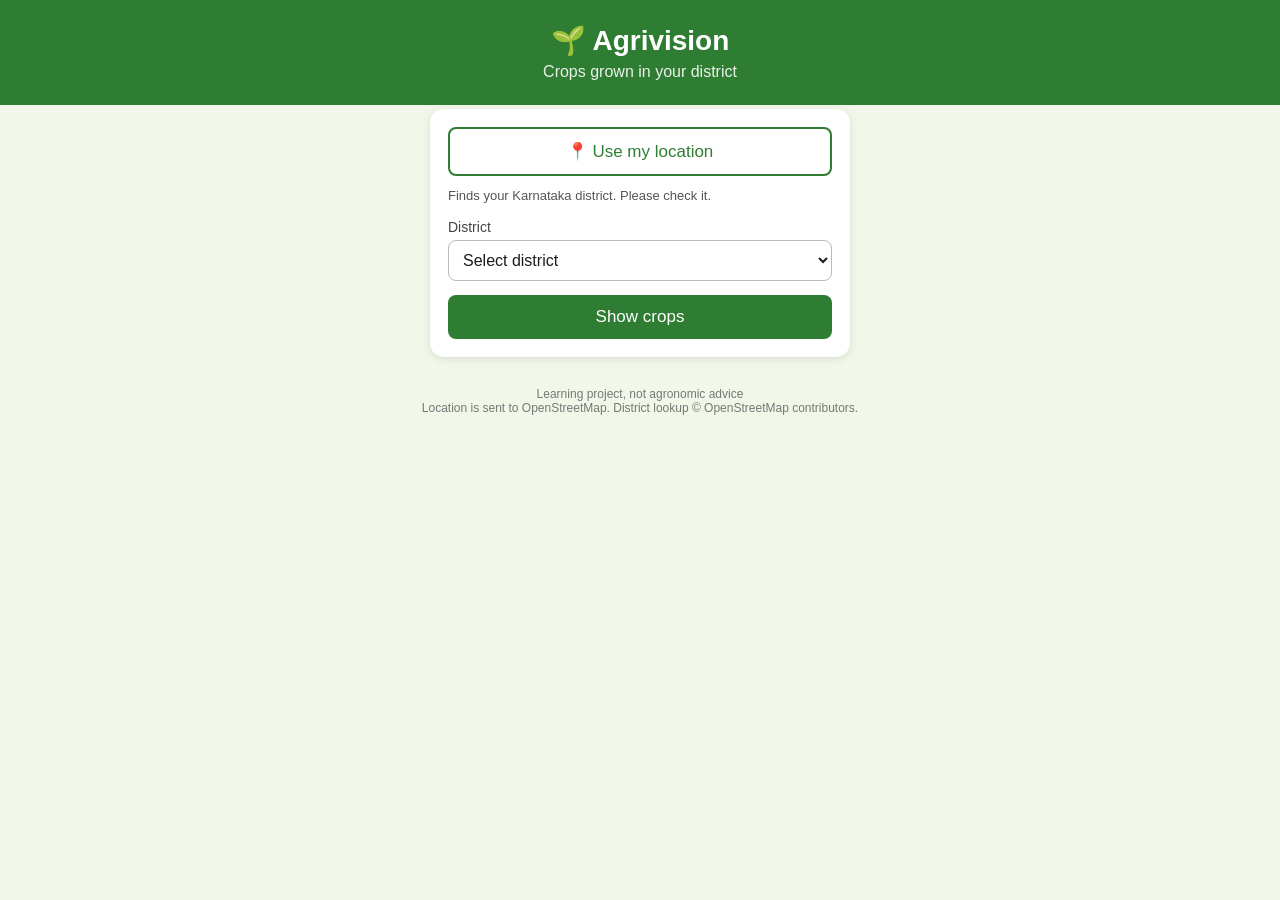
==== index.html @ f4ed3a24 "Update index.html" ====
<!DOCTYPE html>
<html><head><meta charset="utf-8">
<meta name="viewport" content="width=device-width,initial-scale=1">
<title>Agrivision</title>
<style>
body{margin:0;font-family:sans-serif;background:#f1f8e9;color:#1b1b1b}
header{background:#2e7d32;color:#fff;padding:24px 16px;text-align:center}
header h1{margin:0;font-size:28px}
header p{margin:6px 0 0;opacity:.9}
main{max-width:420px;margin:-12px auto 30px;padding:0 16px}
.card{background:#fff;border-radius:14px;padding:18px;margin-top:16px;box-shadow:0 2px 8px rgba(0,0,0,.1)}
label{font-size:14px;color:#444}
select{width:100%;padding:10px;margin:4px 0 14px;box-sizing:border-box;border:1px solid #bbb;border-radius:8px;font-size:16px;background:#fff;color:#1b1b1b}
button{width:100%;padding:12px;background:#2e7d32;color:#fff;border:0;border-radius:8px;font-size:17px}
button.loc{background:#fff;color:#2e7d32;border:2px solid #2e7d32;margin-bottom:6px}
#msg{font-size:13px;color:#555;margin:6px 0 14px;min-height:16px}
.alt{margin-top:8px;color:#555;line-height:1.6}
footer{text-align:center;font-size:12px;color:#777;padding:0 12px 20px}
</style></head><body>
<header><h1>🌱 Agrivision</h1><p>Crops grown in your district</p></header>
<main>
<div class="card">
<button class="loc" onclick="loc()">📍 Use my location</button>
<div id="msg">Finds your Karnataka district. Please check it.</div>
<label>District</label>
<select id="district" onchange="show()"><option value="">Select district</option></select>
<button onclick="show()">Show crops</button>
</div>
<div class="card" id="out" style="display:none"></div>
</main>
<footer>Learning project, not agronomic advice<br>
Location is sent to OpenStreetMap. District lookup © OpenStreetMap contributors.</footer>
<script>
const $=id=>document.getElementById(id);
const E={rice:'🌾',maize:'🌽',chickpea:'🫛','pigeon pea':'🫛','green gram':'🫛',pomegranate:'🍎',banana:'🍌',mango:'🥭',grapes:'🍇',orange:'🍊',coconut:'🥥',cotton:'☁️',coffee:'☕'};

// Not official rankings. Only Hassan and Chikkamagaluru were checked against sources.
const DISTRICTS={
'Bagalkote':'jowar,maize,wheat,sugarcane,pigeon pea,chickpea',
'Ballari':'rice,cotton,jowar,maize,chilli',
'Belagavi':'sugarcane,maize,jowar,soybean,rice',
'Bengaluru North':'ragi,maize,grapes,vegetables,mulberry',
'Bengaluru South':'ragi,mulberry,mango,coconut,banana',
'Bengaluru Urban':'ragi,vegetables,mango,grapes',
'Bidar':'soybean,pigeon pea,chickpea,jowar,sugarcane',
'Chamarajanagar':'maize,sugarcane,turmeric,banana,ragi',
'Chikkaballapura':'ragi,maize,grapes,mulberry,vegetables',
'Chikkamagaluru':'coffee,arecanut,black pepper,rice,coconut,cardamom,tea',
'Chitradurga':'maize,groundnut,ragi,onion,coconut,arecanut',
'Dakshina Kannada':'arecanut,coconut,rice,black pepper,cashew,rubber',
'Davanagere':'maize,rice,arecanut,cotton',
'Dharwad':'cotton,maize,soybean,wheat,chilli,chickpea',
'Gadag':'maize,green gram,onion,sunflower,chickpea,jowar',
'Hassan':'ragi,coconut,potato,rice,sugarcane,maize,coffee,black pepper',
'Haveri':'maize,cotton,rice,chilli,groundnut',
'Kalaburagi':'pigeon pea,jowar,chickpea,cotton,sugarcane',
'Kodagu':'coffee,black pepper,rice,cardamom,orange',
'Kolar':'ragi,tomato,mango,mulberry,vegetables',
'Koppal':'rice,maize,pearl millet,pomegranate,chickpea',
'Mandya':'sugarcane,rice,ragi,coconut,mulberry',
'Mysuru':'rice,ragi,sugarcane,tobacco,cotton,maize',
'Raichur':'rice,cotton,pigeon pea,jowar,chickpea',
'Shivamogga':'arecanut,rice,maize,black pepper,ginger',
'Tumakuru':'coconut,arecanut,ragi,groundnut,mango',
'Udupi':'rice,coconut,arecanut,cashew,black pepper',
'Uttara Kannada':'arecanut,rice,coconut,black pepper,banana',
'Vijayanagara':'maize,rice,jowar,cotton,sugarcane',
'Vijayapura':'jowar,pigeon pea,chickpea,grapes,sugarcane,pomegranate',
'Yadgir':'rice,cotton,pigeon pea,jowar,groundnut'
};
// Old or alternative spellings
const OTHER_NAMES={bagalkot:'Bagalkote',bellary:'Ballari',belgaum:'Belagavi',bangalore:'Bengaluru Urban','bangalore urban':'Bengaluru Urban',bengaluru:'Bengaluru Urban','bangalore rural':'Bengaluru North','bengaluru rural':'Bengaluru North',ramanagara:'Bengaluru South',ramanagaram:'Bengaluru South',chamrajanagar:'Chamarajanagar',chamarajanagara:'Chamarajanagar',chikkaballapur:'Chikkaballapura',chikballapur:'Chikkaballapura',chikmagalur:'Chikkamagaluru',davangere:'Davanagere',dharwada:'Dharwad',gadaga:'Gadag',gulbarga:'Kalaburagi',coorg:'Kodagu',koppala:'Koppal',mysore:'Mysuru',raichuru:'Raichur',shimoga:'Shivamogga',tumkur:'Tumakuru',bijapur:'Vijayapura',yadagiri:'Yadgir'};
const CHECKED=['Hassan','Chikkamagaluru'];

Object.keys(DISTRICTS).forEach(d=>$('district').add(new Option(d,d)));
const cap=s=>s.charAt(0).toUpperCase()+s.slice(1);

function matchDistrict(name){
const n=String(name||'').toLowerCase().replace(/\bdistrict\b/g,'').trim();
return OTHER_NAMES[n]||Object.keys(DISTRICTS).find(d=>d.toLowerCase()===n)||'';
}

function show(){
const o=$('out'),d=$('district').value;
o.style.display='block';
if(!d){o.innerHTML='Please select a district.';return}
const list=DISTRICTS[d].split(',').map(c=>(E[c]||'🌱')+' '+cap(c));
const note=CHECKED.includes(d)?'Checked against online sources; list order is not an official ranking.':'Unverified starter list.';
o.innerHTML='<b>Crops grown in '+d+' district</b><div class="alt">'+list.join('<br>')+'<br><small>'+note+'</small></div>';
}

function loc(){
const m=$('msg');
if(!navigator.geolocation){m.textContent='Location is not supported on this device.';return}
m.textContent='Getting your location…';
navigator.geolocation.getCurrentPosition(async pos=>{
try{
m.textContent='Finding your district…';
const u='https://nominatim.openstreetmap.org/reverse?format=jsonv2&zoom=10&accept-language=en&lat='+pos.coords.latitude+'&lon='+pos.coords.longitude;
const r=await fetch(u);
if(!r.ok)throw 0;
const a=(await r.json()).address||{};
if(a.state!=='Karnataka'){m.textContent='You do not seem to be in Karnataka. Please choose a district.';return}
const d=matchDistrict(a.state_district||a.county);
if(!d){m.textContent='Could not match your district. Please choose it.';return}
$('district').value=d;
m.textContent='Found: '+d+'. Please check it.';
show();
}catch(e){m.textContent='Could not find your district. Please choose it.'}
},()=>{m.textContent='Location blocked or unavailable. Please choose a district.'});
}
</script>
</body></html>
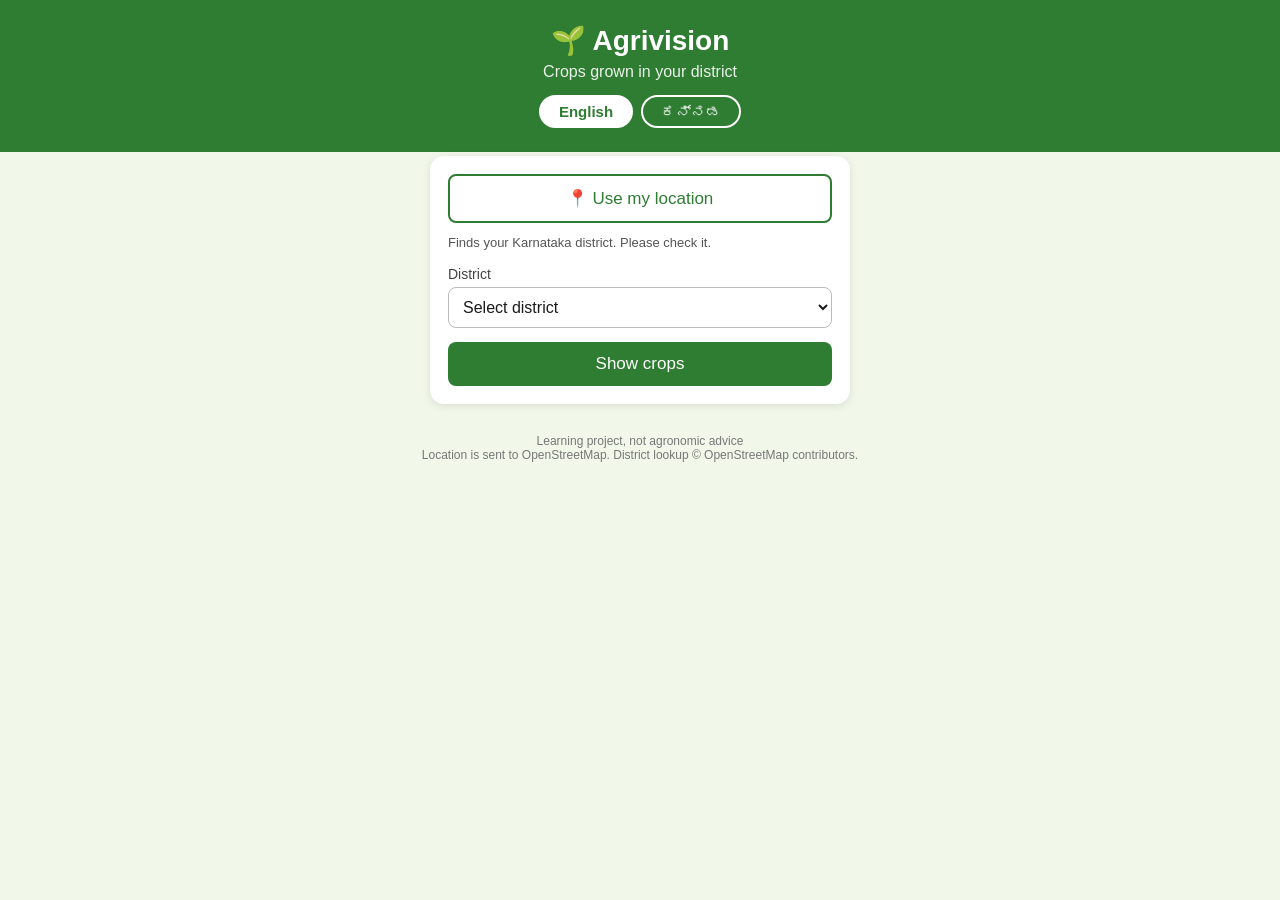
==== commit 93f505e5: "Update index.html" ====
--- a/index.html
+++ b/index.html
@@ -1,5 +1,5 @@
 <!DOCTYPE html>
-<html><head><meta charset="utf-8">
+<html lang="en"><head><meta charset="utf-8">
 <meta name="viewport" content="width=device-width,initial-scale=1">
 <title>Agrivision</title>
 <style>
@@ -7,6 +7,9 @@
 header{background:#2e7d32;color:#fff;padding:24px 16px;text-align:center}
 header h1{margin:0;font-size:28px}
 header p{margin:6px 0 0;opacity:.9}
+.lang{display:flex;gap:8px;justify-content:center;margin-top:14px}
+.lang button{width:auto;padding:6px 18px;font-size:15px;background:transparent;color:#fff;border:2px solid #fff;border-radius:20px}
+.lang button.on{background:#fff;color:#2e7d32;font-weight:bold}
 main{max-width:420px;margin:-12px auto 30px;padding:0 16px}
 .card{background:#fff;border-radius:14px;padding:18px;margin-top:16px;box-shadow:0 2px 8px rgba(0,0,0,.1)}
 label{font-size:14px;color:#444}
@@ -17,22 +20,95 @@
 .alt{margin-top:8px;color:#555;line-height:1.6}
 footer{text-align:center;font-size:12px;color:#777;padding:0 12px 20px}
 </style></head><body>
-<header><h1>🌱 Agrivision</h1><p>Crops grown in your district</p></header>
+<header>
+<h1>🌱 Agrivision</h1>
+<p id="sub"></p>
+<div class="lang">
+<button id="b-en" onclick="setLang('en')">English</button>
+<button id="b-kn" onclick="setLang('kn')">ಕನ್ನಡ</button>
+</div>
+</header>
 <main>
 <div class="card">
-<button class="loc" onclick="loc()">📍 Use my location</button>
-<div id="msg">Finds your Karnataka district. Please check it.</div>
-<label>District</label>
-<select id="district" onchange="show()"><option value="">Select district</option></select>
-<button onclick="show()">Show crops</button>
+<button class="loc" id="locBtn" onclick="loc()"></button>
+<div id="msg"></div>
+<label id="distLabel"></label>
+<select id="district" onchange="show()"></select>
+<button id="showBtn" onclick="show()"></button>
 </div>
 <div class="card" id="out" style="display:none"></div>
 </main>
-<footer>Learning project, not agronomic advice<br>
-Location is sent to OpenStreetMap. District lookup © OpenStreetMap contributors.</footer>
+<footer id="foot"></footer>
 <script>
 const $=id=>document.getElementById(id);
 const E={rice:'🌾',maize:'🌽',chickpea:'🫛','pigeon pea':'🫛','green gram':'🫛',pomegranate:'🍎',banana:'🍌',mango:'🥭',grapes:'🍇',orange:'🍊',coconut:'🥥',cotton:'☁️',coffee:'☕'};
+
+// Page text in both languages
+const T={
+en:{
+sub:'Crops grown in your district',
+locBtn:'📍 Use my location',
+distLabel:'District',
+pick:'Select district',
+showBtn:'Show crops',
+foot:'Learning project, not agronomic advice<br>Location is sent to OpenStreetMap. District lookup © OpenStreetMap contributors.',
+intro:'Finds your Karnataka district. Please check it.',
+noGeo:'Location is not supported on this device.',
+getting:'Getting your location…',
+finding:'Finding your district…',
+notKa:'You do not seem to be in Karnataka. Please choose a district.',
+noMatch:'Could not match your district. Please choose it.',
+found:'Found: ',
+check:'. Please check it.',
+fail:'Could not find your district. Please choose it.',
+blocked:'Location blocked or unavailable. Please choose a district.',
+choose:'Please select a district.',
+title:a=>'Crops grown in '+a+' district',
+checked:'Checked against online sources; list order is not an official ranking.',
+unver:'Unverified starter list.'
+},
+kn:{
+sub:'ನಿಮ್ಮ ಜಿಲ್ಲೆಯಲ್ಲಿ ಬೆಳೆಯುವ ಬೆಳೆಗಳು',
+locBtn:'📍 ನನ್ನ ಸ್ಥಳ ಬಳಸಿ',
+distLabel:'ಜಿಲ್ಲೆ',
+pick:'ಜಿಲ್ಲೆ ಆಯ್ಕೆಮಾಡಿ',
+showBtn:'ಬೆಳೆಗಳನ್ನು ತೋರಿಸಿ',
+foot:'ಇದು ಕಲಿಕೆಯ ಯೋಜನೆ, ಕೃಷಿ ಸಲಹೆಯಲ್ಲ<br>ನಿಮ್ಮ ಸ್ಥಳವನ್ನು OpenStreetMap ಗೆ ಕಳುಹಿಸಲಾಗುತ್ತದೆ. ಜಿಲ್ಲೆ ಹುಡುಕಾಟ © OpenStreetMap ಕೊಡುಗೆದಾರರು.',
+intro:'ನಿಮ್ಮ ಕರ್ನಾಟಕ ಜಿಲ್ಲೆಯನ್ನು ಹುಡುಕುತ್ತದೆ. ದಯವಿಟ್ಟು ಪರಿಶೀಲಿಸಿ.',
+noGeo:'ಈ ಸಾಧನದಲ್ಲಿ ಸ್ಥಳ ಸೌಲಭ್ಯ ಲಭ್ಯವಿಲ್ಲ.',
+getting:'ನಿಮ್ಮ ಸ್ಥಳವನ್ನು ಪಡೆಯಲಾಗುತ್ತಿದೆ…',
+finding:'ನಿಮ್ಮ ಜಿಲ್ಲೆಯನ್ನು ಹುಡುಕಲಾಗುತ್ತಿದೆ…',
+notKa:'ನೀವು ಕರ್ನಾಟಕದಲ್ಲಿ ಇದ್ದಂತೆ ಕಾಣುತ್ತಿಲ್ಲ. ದಯವಿಟ್ಟು ಜಿಲ್ಲೆಯನ್ನು ಆರಿಸಿ.',
+noMatch:'ನಿಮ್ಮ ಜಿಲ್ಲೆಯನ್ನು ಹೊಂದಿಸಲು ಆಗಲಿಲ್ಲ. ದಯವಿಟ್ಟು ಆರಿಸಿ.',
+found:'ಸಿಕ್ಕಿದ ಜಿಲ್ಲೆ: ',
+check:'. ದಯವಿಟ್ಟು ಪರಿಶೀಲಿಸಿ.',
+fail:'ನಿಮ್ಮ ಜಿಲ್ಲೆಯನ್ನು ಹುಡುಕಲು ಆಗಲಿಲ್ಲ. ದಯವಿಟ್ಟು ಆರಿಸಿ.',
+blocked:'ಸ್ಥಳಕ್ಕೆ ಅನುಮತಿ ಇಲ್ಲ ಅಥವಾ ಲಭ್ಯವಿಲ್ಲ. ದಯವಿಟ್ಟು ಜಿಲ್ಲೆಯನ್ನು ಆರಿಸಿ.',
+choose:'ದಯವಿಟ್ಟು ಜಿಲ್ಲೆಯನ್ನು ಆರಿಸಿ.',
+title:a=>a+' ಜಿಲ್ಲೆಯಲ್ಲಿ ಬೆಳೆಯುವ ಬೆಳೆಗಳು',
+checked:'ಆನ್‌ಲೈನ್ ಮೂಲಗಳಿಂದ ಪರಿಶೀಲಿಸಲಾಗಿದೆ; ಪಟ್ಟಿಯ ಕ್ರಮ ಅಧಿಕೃತ ಶ್ರೇಣಿಯಲ್ಲ.',
+unver:'ಪರಿಶೀಲಿಸದ ಆರಂಭಿಕ ಪಟ್ಟಿ.'
+}};
+
+const CROPS_KN={
+'jowar':'ಜೋಳ','maize':'ಮೆಕ್ಕೆಜೋಳ','wheat':'ಗೋಧಿ','sugarcane':'ಕಬ್ಬು','pigeon pea':'ತೊಗರಿ','chickpea':'ಕಡಲೆ',
+'rice':'ಭತ್ತ','cotton':'ಹತ್ತಿ','chilli':'ಮೆಣಸಿನಕಾಯಿ','soybean':'ಸೋಯಾಬೀನ್','ragi':'ರಾಗಿ','grapes':'ದ್ರಾಕ್ಷಿ',
+'vegetables':'ತರಕಾರಿಗಳು','mulberry':'ಹಿಪ್ಪುನೇರಳೆ','mango':'ಮಾವು','coconut':'ತೆಂಗು','banana':'ಬಾಳೆ','turmeric':'ಅರಿಶಿನ',
+'coffee':'ಕಾಫಿ','arecanut':'ಅಡಿಕೆ','black pepper':'ಕರಿಮೆಣಸು','tea':'ಚಹಾ','cardamom':'ಏಲಕ್ಕಿ','groundnut':'ಕಡಲೆಕಾಯಿ',
+'onion':'ಈರುಳ್ಳಿ','cashew':'ಗೋಡಂಬಿ','rubber':'ರಬ್ಬರ್','green gram':'ಹೆಸರುಕಾಳು','sunflower':'ಸೂರ್ಯಕಾಂತಿ',
+'potato':'ಆಲೂಗಡ್ಡೆ','orange':'ಕಿತ್ತಳೆ','tomato':'ಟೊಮೆಟೊ','pearl millet':'ಸಜ್ಜೆ','pomegranate':'ದಾಳಿಂಬೆ',
+'tobacco':'ತಂಬಾಕು','ginger':'ಶುಂಠಿ'
+};
+
+const DISTRICTS_KN={
+'Bagalkote':'ಬಾಗಲಕೋಟೆ','Ballari':'ಬಳ್ಳಾರಿ','Belagavi':'ಬೆಳಗಾವಿ','Bengaluru North':'ಬೆಂಗಳೂರು ಉತ್ತರ',
+'Bengaluru South':'ಬೆಂಗಳೂರು ದಕ್ಷಿಣ','Bengaluru Urban':'ಬೆಂಗಳೂರು ನಗರ','Bidar':'ಬೀದರ್','Chamarajanagar':'ಚಾಮರಾಜನಗರ',
+'Chikkaballapura':'ಚಿಕ್ಕಬಳ್ಳಾಪುರ','Chikkamagaluru':'ಚಿಕ್ಕಮಗಳೂರು','Chitradurga':'ಚಿತ್ರದುರ್ಗ','Dakshina Kannada':'ದಕ್ಷಿಣ ಕನ್ನಡ',
+'Davanagere':'ದಾವಣಗೆರೆ','Dharwad':'ಧಾರವಾಡ','Gadag':'ಗದಗ','Hassan':'ಹಾಸನ','Haveri':'ಹಾವೇರಿ','Kalaburagi':'ಕಲಬುರಗಿ',
+'Kodagu':'ಕೊಡಗು','Kolar':'ಕೋಲಾರ','Koppal':'ಕೊಪ್ಪಳ','Mandya':'ಮಂಡ್ಯ','Mysuru':'ಮೈಸೂರು','Raichur':'ರಾಯಚೂರು',
+'Shivamogga':'ಶಿವಮೊಗ್ಗ','Tumakuru':'ತುಮಕೂರು','Udupi':'ಉಡುಪಿ','Uttara Kannada':'ಉತ್ತರ ಕನ್ನಡ',
+'Vijayanagara':'ವಿಜಯನಗರ','Vijayapura':'ವಿಜಯಪುರ','Yadgir':'ಯಾದಗಿರಿ'
+};
 
 // Not official rankings. Only Hassan and Chikkamagaluru were checked against sources.
 const DISTRICTS={
@@ -72,8 +148,43 @@
 const OTHER_NAMES={bagalkot:'Bagalkote',bellary:'Ballari',belgaum:'Belagavi',bangalore:'Bengaluru Urban','bangalore urban':'Bengaluru Urban',bengaluru:'Bengaluru Urban','bangalore rural':'Bengaluru North','bengaluru rural':'Bengaluru North',ramanagara:'Bengaluru South',ramanagaram:'Bengaluru South',chamrajanagar:'Chamarajanagar',chamarajanagara:'Chamarajanagar',chikkaballapur:'Chikkaballapura',chikballapur:'Chikkaballapura',chikmagalur:'Chikkamagaluru',davangere:'Davanagere',dharwada:'Dharwad',gadaga:'Gadag',gulbarga:'Kalaburagi',coorg:'Kodagu',koppala:'Koppal',mysore:'Mysuru',raichuru:'Raichur',shimoga:'Shivamogga',tumkur:'Tumakuru',bijapur:'Vijayapura',yadagiri:'Yadgir'};
 const CHECKED=['Hassan','Chikkamagaluru'];
 
-Object.keys(DISTRICTS).forEach(d=>$('district').add(new Option(d,d)));
+let lang='en';
+try{lang=localStorage.getItem('lang')==='kn'?'kn':'en'}catch(e){}
+let msgKey='intro',msgArg='',outOpen=false;
+
 const cap=s=>s.charAt(0).toUpperCase()+s.slice(1);
+const t=k=>T[lang][k];
+const cropName=c=>lang==='kn'?(CROPS_KN[c]||cap(c)):cap(c);
+const distName=d=>lang==='kn'?(DISTRICTS_KN[d]||d):d;
+
+function setMsg(k,arg){msgKey=k;msgArg=arg||'';renderMsg()}
+function renderMsg(){
+$('msg').textContent=msgKey==='found'?t('found')+distName(msgArg)+t('check'):t(msgKey);
+}
+
+function buildSelect(){
+const s=$('district'),cur=s.value;
+s.innerHTML='';
+s.add(new Option(t('pick'),''));
+Object.keys(DISTRICTS).forEach(d=>s.add(new Option(distName(d),d)));
+s.value=cur;
+}
+
+function setLang(l){
+lang=l;
+try{localStorage.setItem('lang',l)}catch(e){}
+document.documentElement.lang=l;
+$('b-en').className=l==='en'?'on':'';
+$('b-kn').className=l==='kn'?'on':'';
+$('sub').textContent=t('sub');
+$('locBtn').textContent=t('locBtn');
+$('distLabel').textContent=t('distLabel');
+$('showBtn').textContent=t('showBtn');
+$('foot').innerHTML=t('foot');
+buildSelect();
+renderMsg();
+if(outOpen)show();
+}
 
 function matchDistrict(name){
 const n=String(name||'').toLowerCase().replace(/\bdistrict\b/g,'').trim();
@@ -82,32 +193,33 @@
 
 function show(){
 const o=$('out'),d=$('district').value;
-o.style.display='block';
-if(!d){o.innerHTML='Please select a district.';return}
-const list=DISTRICTS[d].split(',').map(c=>(E[c]||'🌱')+' '+cap(c));
-const note=CHECKED.includes(d)?'Checked against online sources; list order is not an official ranking.':'Unverified starter list.';
-o.innerHTML='<b>Crops grown in '+d+' district</b><div class="alt">'+list.join('<br>')+'<br><small>'+note+'</small></div>';
+o.style.display='block';outOpen=true;
+if(!d){o.innerHTML=t('choose');return}
+const list=DISTRICTS[d].split(',').map(c=>(E[c]||'🌱')+' '+cropName(c));
+const note=CHECKED.includes(d)?t('checked'):t('unver');
+o.innerHTML='<b>'+T[lang].title(distName(d))+'</b><div class="alt">'+list.join('<br>')+'<br><small>'+note+'</small></div>';
 }
 
 function loc(){
-const m=$('msg');
-if(!navigator.geolocation){m.textContent='Location is not supported on this device.';return}
-m.textContent='Getting your location…';
+if(!navigator.geolocation){setMsg('noGeo');return}
+setMsg('getting');
 navigator.geolocation.getCurrentPosition(async pos=>{
 try{
-m.textContent='Finding your district…';
+setMsg('finding');
 const u='https://nominatim.openstreetmap.org/reverse?format=jsonv2&zoom=10&accept-language=en&lat='+pos.coords.latitude+'&lon='+pos.coords.longitude;
 const r=await fetch(u);
 if(!r.ok)throw 0;
 const a=(await r.json()).address||{};
-if(a.state!=='Karnataka'){m.textContent='You do not seem to be in Karnataka. Please choose a district.';return}
+if(a.state!=='Karnataka'){setMsg('notKa');return}
 const d=matchDistrict(a.state_district||a.county);
-if(!d){m.textContent='Could not match your district. Please choose it.';return}
+if(!d){setMsg('noMatch');return}
 $('district').value=d;
-m.textContent='Found: '+d+'. Please check it.';
+setMsg('found',d);
 show();
-}catch(e){m.textContent='Could not find your district. Please choose it.'}
-},()=>{m.textContent='Location blocked or unavailable. Please choose a district.'});
-}
+}catch(e){setMsg('fail')}
+},()=>setMsg('blocked'));
+}
+
+setLang(lang);
 </script>
 </body></html>
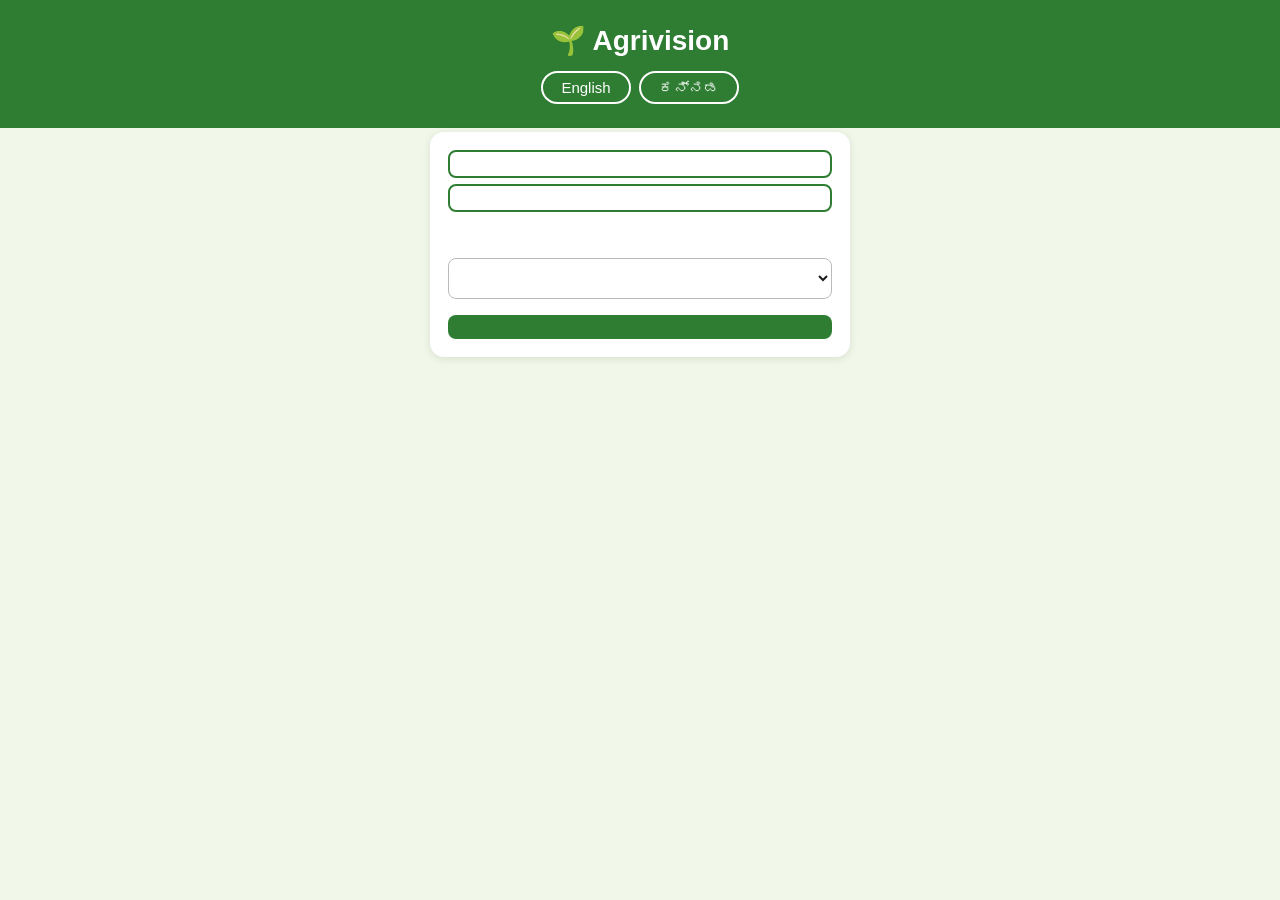
==== commit c8ac8ae2: "Update index.html" ====
--- a/index.html
+++ b/index.html
@@ -16,8 +16,15 @@
 select{width:100%;padding:10px;margin:4px 0 14px;box-sizing:border-box;border:1px solid #bbb;border-radius:8px;font-size:16px;background:#fff;color:#1b1b1b}
 button{width:100%;padding:12px;background:#2e7d32;color:#fff;border:0;border-radius:8px;font-size:17px}
 button.loc{background:#fff;color:#2e7d32;border:2px solid #2e7d32;margin-bottom:6px}
+button.sm{width:auto;padding:5px 14px;font-size:14px;margin-top:6px;background:#fff;color:#2e7d32;border:2px solid #2e7d32}
+.row{display:flex;gap:8px;margin-bottom:8px}
+.row button{flex:1;padding:8px;font-size:15px;margin:0}
 #msg{font-size:13px;color:#555;margin:6px 0 14px;min-height:16px}
 .alt{margin-top:8px;color:#555;line-height:1.6}
+details{border-bottom:1px solid #eee;padding:8px 0}
+summary{font-size:17px;color:#1b1b1b}
+.info{font-size:14px;color:#444;line-height:1.8;padding:6px 0 4px 8px}
+.info b{color:#2e7d32}
 footer{text-align:center;font-size:12px;color:#777;padding:0 12px 20px}
 </style></head><body>
 <header>
@@ -31,6 +38,7 @@
 <main>
 <div class="card">
 <button class="loc" id="locBtn" onclick="loc()"></button>
+<button class="loc" id="micBtn" onclick="listen()"></button>
 <div id="msg"></div>
 <label id="distLabel"></label>
 <select id="district" onchange="show()"></select>
@@ -48,11 +56,12 @@
 en:{
 sub:'Crops grown in your district',
 locBtn:'📍 Use my location',
+micBtn:'🎤 Speak',
 distLabel:'District',
 pick:'Select district',
 showBtn:'Show crops',
-foot:'Learning project, not agronomic advice<br>Location is sent to OpenStreetMap. District lookup © OpenStreetMap contributors.',
-intro:'Finds your Karnataka district. Please check it.',
+foot:'Learning project, not agronomic advice<br>Location is sent to OpenStreetMap. Voice input is processed by your browser’s speech service. District lookup © OpenStreetMap contributors.',
+intro:'Use location, or tap Speak and say a district or crop name.',
 noGeo:'Location is not supported on this device.',
 getting:'Getting your location…',
 finding:'Finding your district…',
@@ -65,16 +74,35 @@
 choose:'Please select a district.',
 title:a=>'Crops grown in '+a+' district',
 checked:'Checked against online sources; list order is not an official ranking.',
-unver:'Unverified starter list.'
+unver:'Unverified starter list.',
+tap:'Tap a crop to see what it needs.',
+season:'Season',
+temp:'Temperature',
+hum:'Humidity',
+rain:'Yearly rainfall',
+npk:'Fertilizer N : P : K',
+varies:'Varies',
+noInfo:'Other values vary by crop, no single value.',
+infoNote:'Approximate typical values and seasons, not verified for each district. Sowing time changes with irrigation and local weather. NPK is a usual fertilizer dose, not a soil level. Do a soil test before applying fertilizer.',
+listenBtn:'🔊 Read aloud',
+stopBtn:'⏹ Stop',
+listening:'Listening… say a district or crop name.',
+heard:'Heard: ',
+noMatchVoice:'Sorry, I did not catch a district or crop name. Try saying “Hassan” or “rice”.',
+noSpeech:'Voice input is not supported in this browser. Try Chrome.',
+noTts:'Reading aloud is not supported on this device.',
+micDenied:'Microphone blocked. Allow microphone access and try again.',
+noVoiceHint:''
 },
 kn:{
 sub:'ನಿಮ್ಮ ಜಿಲ್ಲೆಯಲ್ಲಿ ಬೆಳೆಯುವ ಬೆಳೆಗಳು',
 locBtn:'📍 ನನ್ನ ಸ್ಥಳ ಬಳಸಿ',
+micBtn:'🎤 ಮಾತನಾಡಿ',
 distLabel:'ಜಿಲ್ಲೆ',
 pick:'ಜಿಲ್ಲೆ ಆಯ್ಕೆಮಾಡಿ',
 showBtn:'ಬೆಳೆಗಳನ್ನು ತೋರಿಸಿ',
-foot:'ಇದು ಕಲಿಕೆಯ ಯೋಜನೆ, ಕೃಷಿ ಸಲಹೆಯಲ್ಲ<br>ನಿಮ್ಮ ಸ್ಥಳವನ್ನು OpenStreetMap ಗೆ ಕಳುಹಿಸಲಾಗುತ್ತದೆ. ಜಿಲ್ಲೆ ಹುಡುಕಾಟ © OpenStreetMap ಕೊಡುಗೆದಾರರು.',
-intro:'ನಿಮ್ಮ ಕರ್ನಾಟಕ ಜಿಲ್ಲೆಯನ್ನು ಹುಡುಕುತ್ತದೆ. ದಯವಿಟ್ಟು ಪರಿಶೀಲಿಸಿ.',
+foot:'ಇದು ಕಲಿಕೆಯ ಯೋಜನೆ, ಕೃಷಿ ಸಲಹೆಯಲ್ಲ<br>ನಿಮ್ಮ ಸ್ಥಳವನ್ನು OpenStreetMap ಗೆ ಕಳುಹಿಸಲಾಗುತ್ತದೆ. ಧ್ವನಿ ಇನ್‌ಪುಟ್ ಅನ್ನು ನಿಮ್ಮ ಬ್ರೌಸರ್‌ನ ಸ್ಪೀಚ್ ಸೇವೆ ಸಂಸ್ಕರಿಸುತ್ತದೆ. ಜಿಲ್ಲೆ ಹುಡುಕಾಟ © OpenStreetMap ಕೊಡುಗೆದಾರರು.',
+intro:'ಸ್ಥಳ ಬಳಸಿ, ಅಥವಾ “ಮಾತನಾಡಿ” ಒತ್ತಿ ಜಿಲ್ಲೆ ಅಥವಾ ಬೆಳೆಯ ಹೆಸರು ಹೇಳಿ.',
 noGeo:'ಈ ಸಾಧನದಲ್ಲಿ ಸ್ಥಳ ಸೌಲಭ್ಯ ಲಭ್ಯವಿಲ್ಲ.',
 getting:'ನಿಮ್ಮ ಸ್ಥಳವನ್ನು ಪಡೆಯಲಾಗುತ್ತಿದೆ…',
 finding:'ನಿಮ್ಮ ಜಿಲ್ಲೆಯನ್ನು ಹುಡುಕಲಾಗುತ್ತಿದೆ…',
@@ -87,8 +115,106 @@
 choose:'ದಯವಿಟ್ಟು ಜಿಲ್ಲೆಯನ್ನು ಆರಿಸಿ.',
 title:a=>a+' ಜಿಲ್ಲೆಯಲ್ಲಿ ಬೆಳೆಯುವ ಬೆಳೆಗಳು',
 checked:'ಆನ್‌ಲೈನ್ ಮೂಲಗಳಿಂದ ಪರಿಶೀಲಿಸಲಾಗಿದೆ; ಪಟ್ಟಿಯ ಕ್ರಮ ಅಧಿಕೃತ ಶ್ರೇಣಿಯಲ್ಲ.',
-unver:'ಪರಿಶೀಲಿಸದ ಆರಂಭಿಕ ಪಟ್ಟಿ.'
+unver:'ಪರಿಶೀಲಿಸದ ಆರಂಭಿಕ ಪಟ್ಟಿ.',
+tap:'ಬೆಳೆಯ ಅಗತ್ಯಗಳನ್ನು ನೋಡಲು ಅದರ ಮೇಲೆ ಒತ್ತಿ.',
+season:'ಋತು',
+temp:'ತಾಪಮಾನ',
+hum:'ಆರ್ದ್ರತೆ',
+rain:'ವಾರ್ಷಿಕ ಮಳೆ',
+npk:'ರಸಗೊಬ್ಬರ N : P : K',
+varies:'ಬದಲಾಗುತ್ತದೆ',
+noInfo:'ಉಳಿದ ಮೌಲ್ಯಗಳು ಬೆಳೆಗೆ ಅನುಗುಣವಾಗಿ ಬದಲಾಗುತ್ತವೆ, ಒಂದೇ ಮೌಲ್ಯ ಇಲ್ಲ.',
+infoNote:'ಇವು ಅಂದಾಜು ಸಾಮಾನ್ಯ ಮೌಲ್ಯಗಳು ಮತ್ತು ಋತುಗಳು, ಜಿಲ್ಲೆವಾರು ಪರಿಶೀಲಿಸಿಲ್ಲ. ಬಿತ್ತನೆ ಸಮಯ ನೀರಾವರಿ ಮತ್ತು ಸ್ಥಳೀಯ ಹವಾಮಾನದ ಮೇಲೆ ಬದಲಾಗುತ್ತದೆ. NPK ಎಂದರೆ ಸಾಮಾನ್ಯ ಗೊಬ್ಬರದ ಪ್ರಮಾಣ, ಮಣ್ಣಿನ ಮಟ್ಟ ಅಲ್ಲ. ಗೊಬ್ಬರ ಹಾಕುವ ಮುನ್ನ ಮಣ್ಣಿನ ಪರೀಕ್ಷೆ ಮಾಡಿಸಿ.',
+listenBtn:'🔊 ಓದಿ ಹೇಳಿ',
+stopBtn:'⏹ ನಿಲ್ಲಿಸಿ',
+listening:'ಕೇಳುತ್ತಿದೆ… ಜಿಲ್ಲೆ ಅಥವಾ ಬೆಳೆಯ ಹೆಸರು ಹೇಳಿ.',
+heard:'ಕೇಳಿಸಿದ್ದು: ',
+noMatchVoice:'ಕ್ಷಮಿಸಿ, ಜಿಲ್ಲೆ ಅಥವಾ ಬೆಳೆಯ ಹೆಸರು ಅರ್ಥವಾಗಲಿಲ್ಲ. “ಹಾಸನ” ಅಥವಾ “ಭತ್ತ” ಎಂದು ಹೇಳಿ ನೋಡಿ.',
+noSpeech:'ಈ ಬ್ರೌಸರ್‌ನಲ್ಲಿ ಧ್ವನಿ ಇನ್‌ಪುಟ್ ಬೆಂಬಲಿಸುವುದಿಲ್ಲ. Chrome ಬಳಸಿ.',
+noTts:'ಈ ಸಾಧನದಲ್ಲಿ ಧ್ವನಿಯಲ್ಲಿ ಓದುವ ಸೌಲಭ್ಯ ಇಲ್ಲ.',
+micDenied:'ಮೈಕ್ರೋಫೋನ್ ಅನುಮತಿ ಇಲ್ಲ. ಅನುಮತಿ ನೀಡಿ ಮತ್ತೆ ಪ್ರಯತ್ನಿಸಿ.',
+noVoiceHint:'ಧ್ವನಿ ಕೇಳಿಸದಿದ್ದರೆ, ಫೋನ್ ಸೆಟ್ಟಿಂಗ್ಸ್‌ನ ಟೆಕ್ಸ್ಟ್-ಟು-ಸ್ಪೀಚ್‌ನಲ್ಲಿ ಕನ್ನಡ ಧ್ವನಿ ಇನ್‌ಸ್ಟಾಲ್ ಮಾಡಿ.'
 }};
+
+// Words used only when reading aloud
+const SP={
+en:{
+temp:(a,b)=>a+' to '+b+' degrees Celsius',
+hum:(a,b)=>a+' to '+b+' percent',
+rain:(a,b)=>a+' to '+b+' millimetres',
+ph:(a,b)=>a+' to '+b,
+phWord:'pH',fert:'Fertilizer',n:'nitrogen',p:'phosphorus',k:'potassium',
+units:{kgha:'kilograms per hectare',kgpalm:'kilograms per palm per year',gpalm:'grams per palm per year',gtree:'grams per tree per year',gvine:'grams per vine per year',gplant:'grams per plant'}
+},
+kn:{
+temp:(a,b)=>a+' ರಿಂದ '+b+' ಡಿಗ್ರಿ ಸೆಲ್ಸಿಯಸ್',
+hum:(a,b)=>'ಶೇಕಡಾ '+a+' ರಿಂದ '+b,
+rain:(a,b)=>a+' ರಿಂದ '+b+' ಮಿಲಿಮೀಟರ್',
+ph:(a,b)=>a+' ರಿಂದ '+b,
+phWord:'ಪಿಎಚ್',fert:'ರಸಗೊಬ್ಬರ',n:'ಸಾರಜನಕ',p:'ರಂಜಕ',k:'ಪೊಟ್ಯಾಶ್',
+units:{kgha:'ಕಿಲೋಗ್ರಾಂ ಪ್ರತಿ ಹೆಕ್ಟೇರ್',kgpalm:'ಕಿಲೋಗ್ರಾಂ ಪ್ರತಿ ಮರಕ್ಕೆ ವರ್ಷಕ್ಕೆ',gpalm:'ಗ್ರಾಂ ಪ್ರತಿ ಮರಕ್ಕೆ ವರ್ಷಕ್ಕೆ',gtree:'ಗ್ರಾಂ ಪ್ರತಿ ಮರಕ್ಕೆ ವರ್ಷಕ್ಕೆ',gvine:'ಗ್ರಾಂ ಪ್ರತಿ ಬಳ್ಳಿಗೆ ವರ್ಷಕ್ಕೆ',gplant:'ಗ್ರಾಂ ಪ್ರತಿ ಗಿಡಕ್ಕೆ'}
+}};
+
+// Seasons: K = Kharif, R = Rabi, S = Summer, Y = year-round / perennial
+const SEASON_NAMES={
+en:{K:'Kharif (Jun–Oct)',R:'Rabi (Oct–Feb)',S:'Summer (Mar–Jun)',Y:'Year-round / perennial'},
+kn:{K:'ಮುಂಗಾರು (ಜೂನ್–ಅಕ್ಟೋಬರ್)',R:'ಹಿಂಗಾರು (ಅಕ್ಟೋಬರ್–ಫೆಬ್ರವರಿ)',S:'ಬೇಸಿಗೆ (ಮಾರ್ಚ್–ಜೂನ್)',Y:'ವರ್ಷಪೂರ್ತಿ / ಬಹುವಾರ್ಷಿಕ'}
+};
+// Approximate, not verified for each district
+const SEASONS={
+'jowar':'KR','maize':'KRS','wheat':'R','sugarcane':'Y','pigeon pea':'K','chickpea':'R',
+'rice':'KRS','cotton':'K','chilli':'KR','soybean':'K','ragi':'KRS','grapes':'Y',
+'vegetables':'Y','mulberry':'Y','mango':'Y','coconut':'Y','banana':'Y','turmeric':'K',
+'coffee':'Y','arecanut':'Y','black pepper':'Y','tea':'Y','cardamom':'Y','groundnut':'KRS',
+'onion':'KR','cashew':'Y','rubber':'Y','green gram':'KRS','sunflower':'KRS',
+'potato':'KR','orange':'Y','tomato':'Y','pearl millet':'KS','pomegranate':'Y',
+'tobacco':'KR','ginger':'K'
+};
+
+const UNITS={
+en:{kgha:'kg/ha',kgpalm:'kg/palm/year',gpalm:'g/palm/year',gtree:'g/tree/year',gvine:'g/vine/year',gplant:'g/plant'},
+kn:{kgha:'ಕೆಜಿ/ಹೆಕ್ಟೇರ್',kgpalm:'ಕೆಜಿ/ಮರ/ವರ್ಷ',gpalm:'ಗ್ರಾಂ/ಮರ/ವರ್ಷ',gtree:'ಗ್ರಾಂ/ಮರ/ವರ್ಷ',gvine:'ಗ್ರಾಂ/ಬಳ್ಳಿ/ವರ್ಷ',gplant:'ಗ್ರಾಂ/ಗಿಡ'}
+};
+
+// Approximate typical values (not verified).
+// [temp min, temp max, humidity min, humidity max, yearly rain min, yearly rain max, pH min, pH max, [N,P,K,unit] or null]
+const INFO={
+'jowar':[26,30,40,70,400,1000,6,8,[80,40,40,'kgha']],
+'maize':[21,27,50,80,600,1100,5.8,7,[120,60,40,'kgha']],
+'wheat':[15,25,50,70,450,650,6,7.5,[100,50,40,'kgha']],
+'sugarcane':[21,27,70,80,1500,2500,6.5,7.5,[250,115,115,'kgha']],
+'pigeon pea':[20,30,60,70,600,1000,5.5,7,[25,50,0,'kgha']],
+'chickpea':[20,25,40,60,400,700,6,7.5,[25,50,25,'kgha']],
+'rice':[22,32,80,90,1000,2000,5.5,6.5,[100,50,50,'kgha']],
+'cotton':[21,30,50,80,600,1000,5.8,8,[100,50,50,'kgha']],
+'chilli':[20,30,60,70,600,1200,6,7,[100,50,50,'kgha']],
+'soybean':[20,30,60,80,600,1000,6,7,[30,60,40,'kgha']],
+'ragi':[20,30,60,80,500,1000,5,7.5,[50,40,25,'kgha']],
+'grapes':[15,35,50,70,500,900,6.5,7.5,null],
+'mulberry':[24,28,65,80,800,1500,6.2,6.8,[300,120,120,'kgha']],
+'mango':[24,30,50,70,750,1500,5.5,7.5,null],
+'coconut':[25,30,80,90,1500,2500,5.5,7,[0.5,0.32,1.2,'kgpalm']],
+'banana':[20,30,70,80,1200,2000,6,7.5,[200,60,200,'gplant']],
+'turmeric':[20,30,70,90,1500,2000,5.5,7.5,[120,60,120,'kgha']],
+'coffee':[15,30,70,90,1000,2500,6,6.5,[120,90,120,'kgha']],
+'arecanut':[14,36,70,90,750,4500,4.5,7.6,[100,40,140,'gpalm']],
+'black pepper':[23,32,70,90,1250,2000,5.5,6.5,[50,50,150,'gvine']],
+'tea':[13,30,70,90,1250,3000,4.5,5.5,null],
+'cardamom':[10,35,75,95,1500,4000,5,6.5,[75,75,150,'kgha']],
+'groundnut':[25,30,50,70,500,1000,6,6.5,[25,50,25,'kgha']],
+'onion':[13,25,60,70,650,750,6,7,[100,50,50,'kgha']],
+'cashew':[24,30,60,80,1000,2000,5,6.5,[500,125,125,'gtree']],
+'rubber':[25,30,80,90,2000,3000,4.5,6,null],
+'green gram':[25,35,60,70,600,900,6.2,7.2,[20,40,0,'kgha']],
+'sunflower':[20,25,50,70,500,750,6.5,8,[60,90,60,'kgha']],
+'potato':[15,20,80,90,500,700,5,6.5,[150,100,100,'kgha']],
+'orange':[15,30,50,70,1000,1500,5.5,7.5,null],
+'tomato':[20,27,60,70,600,1000,6,7,[150,100,50,'kgha']],
+'pearl millet':[25,35,40,60,400,750,6.5,7.5,[80,40,40,'kgha']],
+'pomegranate':[25,35,40,60,500,800,5.5,7.5,[625,250,250,'gtree']],
+'tobacco':[20,30,60,80,500,1000,5.5,6.5,null],
+'ginger':[19,28,70,90,1500,3000,5.5,6.5,[75,50,50,'kgha']]
+};
 
 const CROPS_KN={
 'jowar':'ಜೋಳ','maize':'ಮೆಕ್ಕೆಜೋಳ','wheat':'ಗೋಧಿ','sugarcane':'ಕಬ್ಬು','pigeon pea':'ತೊಗರಿ','chickpea':'ಕಡಲೆ',
@@ -146,11 +272,13 @@
 };
 // Old or alternative spellings
 const OTHER_NAMES={bagalkot:'Bagalkote',bellary:'Ballari',belgaum:'Belagavi',bangalore:'Bengaluru Urban','bangalore urban':'Bengaluru Urban',bengaluru:'Bengaluru Urban','bangalore rural':'Bengaluru North','bengaluru rural':'Bengaluru North',ramanagara:'Bengaluru South',ramanagaram:'Bengaluru South',chamrajanagar:'Chamarajanagar',chamarajanagara:'Chamarajanagar',chikkaballapur:'Chikkaballapura',chikballapur:'Chikkaballapura',chikmagalur:'Chikkamagaluru',davangere:'Davanagere',dharwada:'Dharwad',gadaga:'Gadag',gulbarga:'Kalaburagi',coorg:'Kodagu',koppala:'Koppal',mysore:'Mysuru',raichuru:'Raichur',shimoga:'Shivamogga',tumkur:'Tumakuru',bijapur:'Vijayapura',yadagiri:'Yadgir'};
+// Extra spellings that speech recognition often produces
+const VOICE_ALIASES={hasan:'Hassan',kalburgi:'Kalaburagi',chikmangalur:'Chikkamagaluru','dakshin kannada':'Dakshina Kannada','uttar kannada':'Uttara Kannada',banglore:'Bengaluru Urban',mangalore:'Dakshina Kannada',hubli:'Dharwad'};
 const CHECKED=['Hassan','Chikkamagaluru'];
 
 let lang='en';
 try{lang=localStorage.getItem('lang')==='kn'?'kn':'en'}catch(e){}
-let msgKey='intro',msgArg='',outOpen=false;
+let msgKey='intro',msgArg='',outOpen=false,view={k:'d'};
 
 const cap=s=>s.charAt(0).toUpperCase()+s.slice(1);
 const t=k=>T[lang][k];
@@ -159,7 +287,10 @@
 
 function setMsg(k,arg){msgKey=k;msgArg=arg||'';renderMsg()}
 function renderMsg(){
-$('msg').textContent=msgKey==='found'?t('found')+distName(msgArg)+t('check'):t(msgKey);
+const m=$('msg');
+if(msgKey==='found')m.textContent=t('found')+distName(msgArg)+t('check');
+else if(msgKey==='heard')m.textContent=t('heard')+msgArg;
+else m.textContent=t(msgKey);
 }
 
 function buildSelect(){
@@ -171,6 +302,7 @@
 }
 
 function setLang(l){
+stopSpeak();
 lang=l;
 try{localStorage.setItem('lang',l)}catch(e){}
 document.documentElement.lang=l;
@@ -178,12 +310,13 @@
 $('b-kn').className=l==='kn'?'on':'';
 $('sub').textContent=t('sub');
 $('locBtn').textContent=t('locBtn');
+$('micBtn').textContent=t('micBtn');
 $('distLabel').textContent=t('distLabel');
 $('showBtn').textContent=t('showBtn');
 $('foot').innerHTML=t('foot');
 buildSelect();
 renderMsg();
-if(outOpen)show();
+if(outOpen){if(view.k==='c')showCrop(view.c);else show()}
 }
 
 function matchDistrict(name){
@@ -191,35 +324,83 @@
 return OTHER_NAMES[n]||Object.keys(DISTRICTS).find(d=>d.toLowerCase()===n)||'';
 }
 
+function seasonLine(c){
+const s=SEASONS[c];
+if(!s)return '';
+const names=s.split('').map(k=>SEASON_NAMES[lang][k]).join(', ');
+return '📅 <b>'+t('season')+':</b> '+names+'<br>';
+}
+
+function infoHTML(c){
+const btn='<br><button class="sm" onclick="speakCrop(\''+c+'\')">'+t('listenBtn')+'</button>';
+const i=INFO[c];
+if(!i)return '<div class="info">'+seasonLine(c)+t('noInfo')+btn+'</div>';
+const n=i[8];
+const npk=n?n[0]+' : '+n[1]+' : '+n[2]+' '+UNITS[lang][n[3]]:t('varies');
+return '<div class="info">'+seasonLine(c)+
+'🌡️ <b>'+t('temp')+':</b> '+i[0]+'–'+i[1]+' °C<br>'+
+'💧 <b>'+t('hum')+':</b> '+i[2]+'–'+i[3]+' %<br>'+
+'🌧️ <b>'+t('rain')+':</b> '+i[4]+'–'+i[5]+' mm<br>'+
+'🧪 <b>pH:</b> '+i[6]+'–'+i[7]+'<br>'+
+'🌱 <b>'+t('npk')+':</b> '+npk+btn+'</div>';
+}
+
 function show(){
 const o=$('out'),d=$('district').value;
+view={k:'d'};
 o.style.display='block';outOpen=true;
 if(!d){o.innerHTML=t('choose');return}
-const list=DISTRICTS[d].split(',').map(c=>(E[c]||'🌱')+' '+cropName(c));
+const list=DISTRICTS[d].split(',').map(c=>'<details><summary>'+(E[c]||'🌱')+' '+cropName(c)+'</summary>'+infoHTML(c)+'</details>');
 const note=CHECKED.includes(d)?t('checked'):t('unver');
-o.innerHTML='<b>'+T[lang].title(distName(d))+'</b><div class="alt">'+list.join('<br>')+'<br><small>'+note+'</small></div>';
-}
-
-function loc(){
-if(!navigator.geolocation){setMsg('noGeo');return}
-setMsg('getting');
-navigator.geolocation.getCurrentPosition(async pos=>{
-try{
-setMsg('finding');
-const u='https://nominatim.openstreetmap.org/reverse?format=jsonv2&zoom=10&accept-language=en&lat='+pos.coords.latitude+'&lon='+pos.coords.longitude;
-const r=await fetch(u);
-if(!r.ok)throw 0;
-const a=(await r.json()).address||{};
-if(a.state!=='Karnataka'){setMsg('notKa');return}
-const d=matchDistrict(a.state_district||a.county);
-if(!d){setMsg('noMatch');return}
-$('district').value=d;
-setMsg('found',d);
-show();
-}catch(e){setMsg('fail')}
-},()=>setMsg('blocked'));
-}
-
-setLang(lang);
-</script>
-</body></html>
+o.innerHTML='<div class="row"><button onclick="readList()">'+t('listenBtn')+'</button><button onclick="stopSpeak()">'+t('stopBtn')+'</button></div>'+
+'<b>'+T[lang].title(distName(d))+'</b><div class="alt">'+list.join('')+'<small>'+t('tap')+'<br>'+note+'</small><br><small>'+t('infoNote')+'</small></div>';
+}
+
+function showCrop(c){
+const o=$('out');
+view={k:'c',c:c};
+o.style.display='block';outOpen=true;
+o.innerHTML='<div class="row"><button onclick="stopSpeak()">'+t('stopBtn')+'</button></div><b>'+(E[c]||'🌱')+' '+cropName(c)+'</b><div class="alt">'+infoHTML(c)+'<small>'+t('infoNote')+'</small></div>';
+}
+
+/* ---------- Voice: read aloud ---------- */
+let voices=[];
+function loadVoices(){if('speechSynthesis' in window)voices=speechSynthesis.getVoices()}
+loadVoices();
+if('speechSynthesis' in window)speechSynthesis.onvoiceschanged=loadVoices;
+
+function speak(text){
+if(!('speechSynthesis' in window)){setMsg('noTts');return}
+speechSynthesis.cancel();
+const u=new SpeechSynthesisUtterance(text);
+const code=lang==='kn'?'kn-IN':'en-IN';
+u.lang=code;
+const v=voices.find(x=>x.lang.replace('_','-').toLowerCase()===code.toLowerCase())||voices.find(x=>x.lang.toLowerCase().startsWith(lang));
+if(v)u.voice=v;
+else if(voices.length&&t('noVoiceHint'))setMsg('noVoiceHint');
+u.rate=0.9;
+speechSynthesis.speak(u);
+}
+function stopSpeak(){if('speechSynthesis' in window)speechSynthesis.cancel()}
+
+function speechList(d){
+return T[lang].title(distName(d))+'. '+DISTRICTS[d].split(',').map(cropName).join(', ');
+}
+function speechInfo(c){
+const sp=SP[lang];
+let s=cropName(c)+'. ';
+const sn=SEASONS[c];
+if(sn)s+=t('season')+': '+sn.split('').map(k=>SEASON_NAMES[lang][k].replace(/\s*\(.*?\)/g,'').replace(/\//g,',')).join(', ')+'. ';
+const i=INFO[c];
+if(!i)return s+t('noInfo');
+s+=t('temp')+': '+sp.temp(i[0],i[1])+'. ';
+s+=t('hum')+': '+sp.hum(i[2],i[3])+'. ';
+s+=t('rain')+': '+sp.rain(i[4],i[5])+'. ';
+s+=sp.phWord+': '+sp.ph(i[6],i[7])+'. ';
+const n=i[8];
+s+=n?sp.fert+': '+sp.n+' '+n[0]+', '+sp.p+' '+n[1]+', '+sp.k+' '+n[2]+', '+sp.units[n[3]]+'.':sp.fert+': '+t('varies')+'.';
+return s;
+}
+function read
+
+
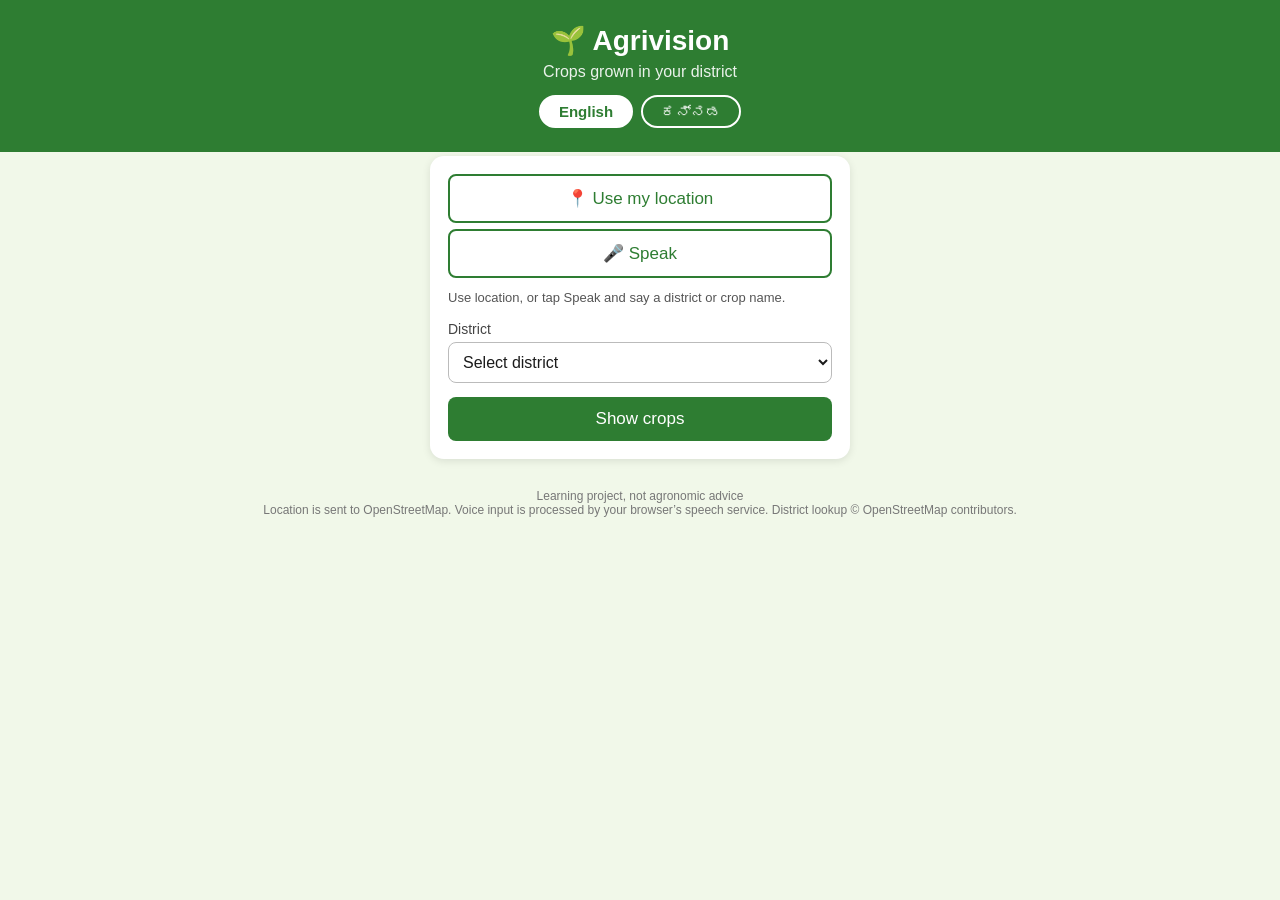
==== commit a7949b2d: "Update index.html" ====
--- a/index.html
+++ b/index.html
@@ -401,6 +401,74 @@
 s+=n?sp.fert+': '+sp.n+' '+n[0]+', '+sp.p+' '+n[1]+', '+sp.k+' '+n[2]+', '+sp.units[n[3]]+'.':sp.fert+': '+t('varies')+'.';
 return s;
 }
-function read
-
-
+function readList(){const d=$('district').value;if(d)speak(speechList(d))}
+function speakCrop(c){speak(speechInfo(c))}
+
+/* ---------- Voice: speak a district or crop name ---------- */
+const DIST_KEYS=[];
+Object.keys(DISTRICTS).forEach(d=>{DIST_KEYS.push([d.toLowerCase(),d]);DIST_KEYS.push([DISTRICTS_KN[d],d])});
+Object.keys(OTHER_NAMES).forEach(k=>DIST_KEYS.push([k,OTHER_NAMES[k]]));
+Object.keys(VOICE_ALIASES).forEach(k=>DIST_KEYS.push([k,VOICE_ALIASES[k]]));
+const CROP_KEYS=[];
+Object.keys(CROPS_KN).forEach(c=>{CROP_KEYS.push([c,c]);CROP_KEYS.push([CROPS_KN[c],c])});
+// Longest name wins, e.g. "ಕಡಲೆಕಾಯಿ" beats "ಕಡಲೆ"
+function best(list,s){
+let b=null;
+list.forEach(([k,v])=>{if(k&&s.includes(k)&&(!b||k.length>b[0].length))b=[k,v]});
+return b&&b[1];
+}
+
+function handleVoice(alts){
+const texts=alts.map(a=>a.toLowerCase().trim());
+setMsg('heard',alts[0]);
+for(const s of texts){
+const d=best(DIST_KEYS,s);
+if(d){$('district').value=d;show();speak(speechList(d));return}
+}
+for(const s of texts){
+const c=best(CROP_KEYS,s);
+if(c){showCrop(c);speak(speechInfo(c));return}
+}
+setMsg('noMatchVoice');
+}
+
+function listen(){
+const SR=window.SpeechRecognition||window.webkitSpeechRecognition;
+if(!SR){setMsg('noSpeech');return}
+stopSpeak();
+const r=new SR();
+r.lang=lang==='kn'?'kn-IN':'en-IN';
+r.interimResults=false;
+r.maxAlternatives=3;
+setMsg('listening');
+r.onresult=e=>handleVoice(Array.from(e.results[0]).map(a=>a.transcript));
+r.onerror=e=>setMsg(e.error==='not-allowed'||e.error==='service-not-allowed'?'micDenied':'noMatchVoice');
+r.onend=()=>{if(msgKey==='listening')setMsg('noMatchVoice')};
+try{r.start()}catch(e){setMsg('noMatchVoice')}
+}
+
+function loc(){
+if(!navigator.geolocation){setMsg('noGeo');return}
+setMsg('getting');
+navigator.geolocation.getCurrentPosition(async pos=>{
+try{
+setMsg('finding');
+const u='https://nominatim.openstreetmap.org/reverse?format=jsonv2&zoom=10&accept-language=en&lat='+pos.coords.latitude+'&lon='+pos.coords.longitude;
+const r=await fetch(u);
+if(!r.ok)throw 0;
+const a=(await r.json()).address||{};
+if(a.state!=='Karnataka'){setMsg('notKa');return}
+const d=matchDistrict(a.state_district||a.county);
+if(!d){setMsg('noMatch');return}
+$('district').value=d;
+setMsg('found',d);
+show();
+}catch(e){setMsg('fail')}
+},()=>setMsg('blocked'));
+}
+
+setLang(lang);
+</script>
+</body></html>
+
+
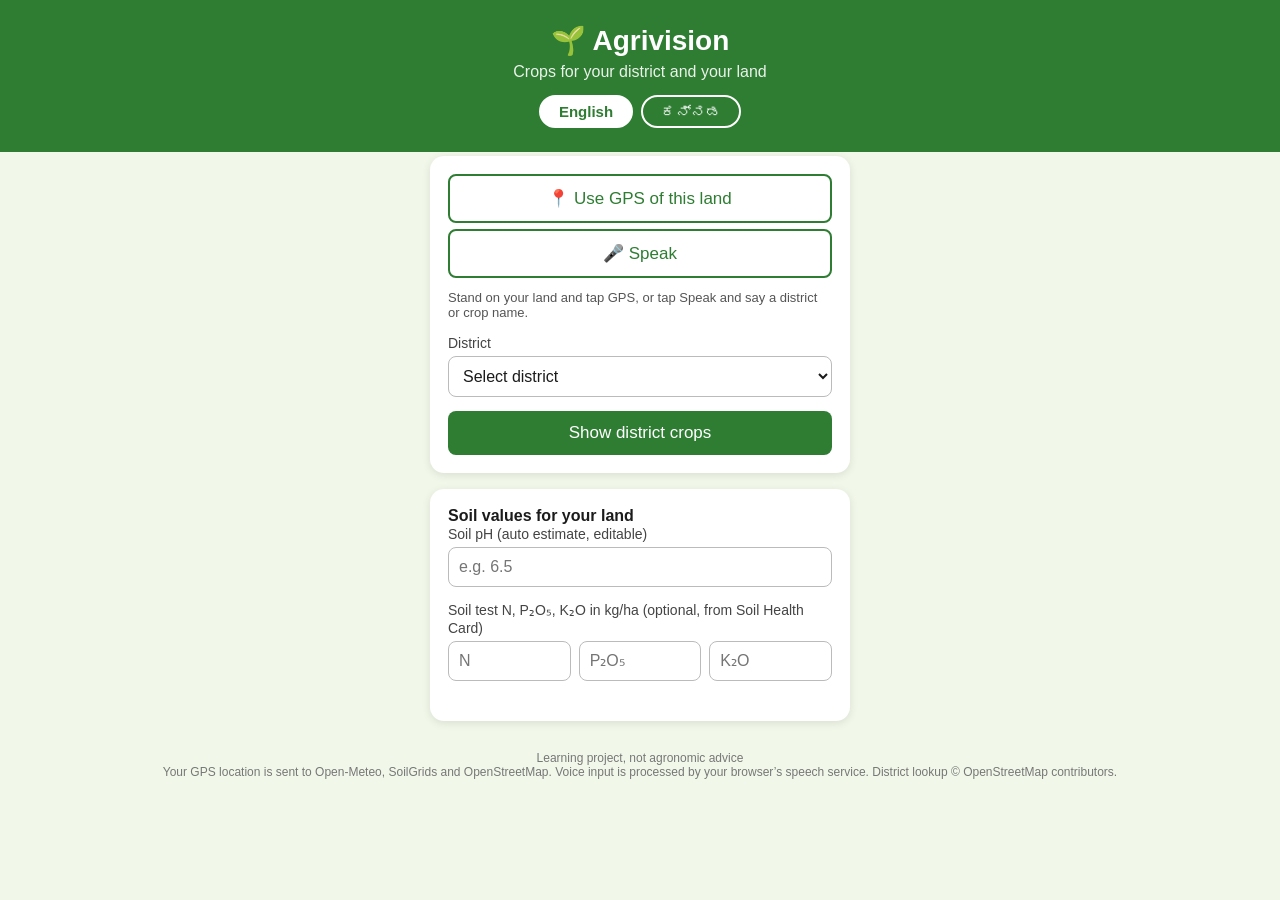
==== commit 9df114cb: "Update index.html" ====
--- a/index.html
+++ b/index.html
@@ -13,12 +13,13 @@
 main{max-width:420px;margin:-12px auto 30px;padding:0 16px}
 .card{background:#fff;border-radius:14px;padding:18px;margin-top:16px;box-shadow:0 2px 8px rgba(0,0,0,.1)}
 label{font-size:14px;color:#444}
-select{width:100%;padding:10px;margin:4px 0 14px;box-sizing:border-box;border:1px solid #bbb;border-radius:8px;font-size:16px;background:#fff;color:#1b1b1b}
+select,input{width:100%;padding:10px;margin:4px 0 14px;box-sizing:border-box;border:1px solid #bbb;border-radius:8px;font-size:16px;background:#fff;color:#1b1b1b}
 button{width:100%;padding:12px;background:#2e7d32;color:#fff;border:0;border-radius:8px;font-size:17px}
 button.loc{background:#fff;color:#2e7d32;border:2px solid #2e7d32;margin-bottom:6px}
 button.sm{width:auto;padding:5px 14px;font-size:14px;margin-top:6px;background:#fff;color:#2e7d32;border:2px solid #2e7d32}
 .row{display:flex;gap:8px;margin-bottom:8px}
 .row button{flex:1;padding:8px;font-size:15px;margin:0}
+.row input{flex:1;min-width:0}
 #msg{font-size:13px;color:#555;margin:6px 0 14px;min-height:16px}
 .alt{margin-top:8px;color:#555;line-height:1.6}
 details{border-bottom:1px solid #eee;padding:8px 0}
@@ -44,6 +45,18 @@
 <select id="district" onchange="show()"></select>
 <button id="showBtn" onclick="show()"></button>
 </div>
+<div class="card">
+<b id="soilTitle"></b><br>
+<label id="phLabel"></label>
+<input id="ph" type="number" step="0.1" placeholder="e.g. 6.5" oninput="renderLand()">
+<label id="npkLabel"></label>
+<div class="row">
+<input id="N" type="number" placeholder="N" oninput="renderLand()">
+<input id="P" type="number" placeholder="P₂O₅" oninput="renderLand()">
+<input id="K" type="number" placeholder="K₂O" oninput="renderLand()">
+</div>
+</div>
+<div class="card" id="land" style="display:none"></div>
 <div class="card" id="out" style="display:none"></div>
 </main>
 <footer id="foot"></footer>
@@ -54,23 +67,25 @@
 // Page text in both languages
 const T={
 en:{
-sub:'Crops grown in your district',
-locBtn:'📍 Use my location',
+sub:'Crops for your district and your land',
+locBtn:'📍 Use GPS of this land',
 micBtn:'🎤 Speak',
 distLabel:'District',
 pick:'Select district',
-showBtn:'Show crops',
-foot:'Learning project, not agronomic advice<br>Location is sent to OpenStreetMap. Voice input is processed by your browser’s speech service. District lookup © OpenStreetMap contributors.',
-intro:'Use location, or tap Speak and say a district or crop name.',
+showBtn:'Show district crops',
+foot:'Learning project, not agronomic advice<br>Your GPS location is sent to Open-Meteo, SoilGrids and OpenStreetMap. Voice input is processed by your browser’s speech service. District lookup © OpenStreetMap contributors.',
+intro:'Stand on your land and tap GPS, or tap Speak and say a district or crop name.',
 noGeo:'Location is not supported on this device.',
-getting:'Getting your location…',
-finding:'Finding your district…',
+gathering:'Getting weather, soil and district for this spot…',
+gpsDone:'Land report is ready. Please check the district and pH.',
+weatherFail:'Could not get weather. Check your internet and try again.',
+soilFail:'Weather is ready, but soil data was not available here. Please type the pH yourself.',
 notKa:'You do not seem to be in Karnataka. Please choose a district.',
 noMatch:'Could not match your district. Please choose it.',
 found:'Found: ',
 check:'. Please check it.',
 fail:'Could not find your district. Please choose it.',
-blocked:'Location blocked or unavailable. Please choose a district.',
+blocked:'Location blocked or unavailable. Allow location access and try again.',
 choose:'Please select a district.',
 title:a=>'Crops grown in '+a+' district',
 checked:'Checked against online sources; list order is not an official ranking.',
@@ -92,26 +107,56 @@
 noSpeech:'Voice input is not supported in this browser. Try Chrome.',
 noTts:'Reading aloud is not supported on this device.',
 micDenied:'Microphone blocked. Allow microphone access and try again.',
-noVoiceHint:''
+noVoiceHint:'',
+soilTitle:'Soil values for your land',
+phLabel:'Soil pH (auto estimate, editable)',
+npkLabel:'Soil test N, P₂O₅, K₂O in kg/ha (optional, from Soil Health Card)',
+landTitle:'Your land report',
+landPlace:'Place',
+acc:a=>'GPS accuracy about '+a+' m',
+accWeak:'Accuracy is low. Stand in the open and tap GPS again.',
+nowLbl:'Now',
+tAvgLbl:'Average temperature (last 12 months)',
+hAvgLbl:'Average humidity (last 12 months)',
+rainLbl:'Rainfall (last 12 months)',
+phLbl:'Soil pH',
+nTotLbl:'Total nitrogen (satellite estimate)',
+nTotNote:'This is total nitrogen, not the available nitrogen in a soil test.',
+nN:'Nitrogen (N)',
+nP:'Phosphorus (P₂O₅)',
+nK:'Potassium (K₂O)',
+low:'Low',
+med:'Medium',
+high:'High',
+npkNote:'Satellites cannot give available N, P and K for one field. Only a soil test can. Levels use common Indian soil test ratings. Ask the agriculture department for a Soil Health Card.',
+npkEnter:'Type N, P₂O₅ and K₂O from a soil test to see their levels.',
+recTitle:'Crops that suit this land',
+recNote:'Compared with approximate crop needs. Irrigation can make up for low rainfall. Not verified for each district. Please confirm with the agriculture department.',
+grownHere:'grown in this district',
+within:'within',
+below:'below',
+above:'above'
 },
 kn:{
-sub:'ನಿಮ್ಮ ಜಿಲ್ಲೆಯಲ್ಲಿ ಬೆಳೆಯುವ ಬೆಳೆಗಳು',
-locBtn:'📍 ನನ್ನ ಸ್ಥಳ ಬಳಸಿ',
+sub:'ನಿಮ್ಮ ಜಿಲ್ಲೆ ಮತ್ತು ಜಮೀನಿಗೆ ಬೆಳೆಗಳು',
+locBtn:'📍 ಈ ಜಮೀನಿನ GPS ಬಳಸಿ',
 micBtn:'🎤 ಮಾತನಾಡಿ',
 distLabel:'ಜಿಲ್ಲೆ',
 pick:'ಜಿಲ್ಲೆ ಆಯ್ಕೆಮಾಡಿ',
-showBtn:'ಬೆಳೆಗಳನ್ನು ತೋರಿಸಿ',
-foot:'ಇದು ಕಲಿಕೆಯ ಯೋಜನೆ, ಕೃಷಿ ಸಲಹೆಯಲ್ಲ<br>ನಿಮ್ಮ ಸ್ಥಳವನ್ನು OpenStreetMap ಗೆ ಕಳುಹಿಸಲಾಗುತ್ತದೆ. ಧ್ವನಿ ಇನ್‌ಪುಟ್ ಅನ್ನು ನಿಮ್ಮ ಬ್ರೌಸರ್‌ನ ಸ್ಪೀಚ್ ಸೇವೆ ಸಂಸ್ಕರಿಸುತ್ತದೆ. ಜಿಲ್ಲೆ ಹುಡುಕಾಟ © OpenStreetMap ಕೊಡುಗೆದಾರರು.',
-intro:'ಸ್ಥಳ ಬಳಸಿ, ಅಥವಾ “ಮಾತನಾಡಿ” ಒತ್ತಿ ಜಿಲ್ಲೆ ಅಥವಾ ಬೆಳೆಯ ಹೆಸರು ಹೇಳಿ.',
+showBtn:'ಜಿಲ್ಲೆಯ ಬೆಳೆಗಳನ್ನು ತೋರಿಸಿ',
+foot:'ಇದು ಕಲಿಕೆಯ ಯೋಜನೆ, ಕೃಷಿ ಸಲಹೆಯಲ್ಲ<br>ನಿಮ್ಮ GPS ಸ್ಥಳವನ್ನು Open-Meteo, SoilGrids ಮತ್ತು OpenStreetMap ಗೆ ಕಳುಹಿಸಲಾಗುತ್ತದೆ. ಧ್ವನಿ ಇನ್‌ಪುಟ್ ಅನ್ನು ನಿಮ್ಮ ಬ್ರೌಸರ್‌ನ ಸ್ಪೀಚ್ ಸೇವೆ ಸಂಸ್ಕರಿಸುತ್ತದೆ. ಜಿಲ್ಲೆ ಹುಡುಕಾಟ © OpenStreetMap ಕೊಡುಗೆದಾರರು.',
+intro:'ಜಮೀನಿನಲ್ಲಿ ನಿಂತು GPS ಒತ್ತಿ, ಅಥವಾ “ಮಾತನಾಡಿ” ಒತ್ತಿ ಜಿಲ್ಲೆ ಅಥವಾ ಬೆಳೆಯ ಹೆಸರು ಹೇಳಿ.',
 noGeo:'ಈ ಸಾಧನದಲ್ಲಿ ಸ್ಥಳ ಸೌಲಭ್ಯ ಲಭ್ಯವಿಲ್ಲ.',
-getting:'ನಿಮ್ಮ ಸ್ಥಳವನ್ನು ಪಡೆಯಲಾಗುತ್ತಿದೆ…',
-finding:'ನಿಮ್ಮ ಜಿಲ್ಲೆಯನ್ನು ಹುಡುಕಲಾಗುತ್ತಿದೆ…',
+gathering:'ಈ ಸ್ಥಳದ ಹವಾಮಾನ, ಮಣ್ಣು ಮತ್ತು ಜಿಲ್ಲೆಯನ್ನು ಹುಡುಕಲಾಗುತ್ತಿದೆ…',
+gpsDone:'ಜಮೀನಿನ ವರದಿ ಸಿದ್ಧವಾಗಿದೆ. ಜಿಲ್ಲೆ ಮತ್ತು pH ಪರಿಶೀಲಿಸಿ.',
+weatherFail:'ಹವಾಮಾನ ಸಿಗಲಿಲ್ಲ. ಇಂಟರ್ನೆಟ್ ಪರಿಶೀಲಿಸಿ ಮತ್ತೆ ಪ್ರಯತ್ನಿಸಿ.',
+soilFail:'ಹವಾಮಾನ ಸಿಕ್ಕಿದೆ, ಆದರೆ ಇಲ್ಲಿನ ಮಣ್ಣಿನ ಮಾಹಿತಿ ಸಿಗಲಿಲ್ಲ. pH ಅನ್ನು ನೀವೇ ಬರೆಯಿರಿ.',
 notKa:'ನೀವು ಕರ್ನಾಟಕದಲ್ಲಿ ಇದ್ದಂತೆ ಕಾಣುತ್ತಿಲ್ಲ. ದಯವಿಟ್ಟು ಜಿಲ್ಲೆಯನ್ನು ಆರಿಸಿ.',
 noMatch:'ನಿಮ್ಮ ಜಿಲ್ಲೆಯನ್ನು ಹೊಂದಿಸಲು ಆಗಲಿಲ್ಲ. ದಯವಿಟ್ಟು ಆರಿಸಿ.',
 found:'ಸಿಕ್ಕಿದ ಜಿಲ್ಲೆ: ',
 check:'. ದಯವಿಟ್ಟು ಪರಿಶೀಲಿಸಿ.',
 fail:'ನಿಮ್ಮ ಜಿಲ್ಲೆಯನ್ನು ಹುಡುಕಲು ಆಗಲಿಲ್ಲ. ದಯವಿಟ್ಟು ಆರಿಸಿ.',
-blocked:'ಸ್ಥಳಕ್ಕೆ ಅನುಮತಿ ಇಲ್ಲ ಅಥವಾ ಲಭ್ಯವಿಲ್ಲ. ದಯವಿಟ್ಟು ಜಿಲ್ಲೆಯನ್ನು ಆರಿಸಿ.',
+blocked:'ಸ್ಥಳಕ್ಕೆ ಅನುಮತಿ ಇಲ್ಲ ಅಥವಾ ಲಭ್ಯವಿಲ್ಲ. ಅನುಮತಿ ನೀಡಿ ಮತ್ತೆ ಪ್ರಯತ್ನಿಸಿ.',
 choose:'ದಯವಿಟ್ಟು ಜಿಲ್ಲೆಯನ್ನು ಆರಿಸಿ.',
 title:a=>a+' ಜಿಲ್ಲೆಯಲ್ಲಿ ಬೆಳೆಯುವ ಬೆಳೆಗಳು',
 checked:'ಆನ್‌ಲೈನ್ ಮೂಲಗಳಿಂದ ಪರಿಶೀಲಿಸಲಾಗಿದೆ; ಪಟ್ಟಿಯ ಕ್ರಮ ಅಧಿಕೃತ ಶ್ರೇಣಿಯಲ್ಲ.',
@@ -133,7 +178,35 @@
 noSpeech:'ಈ ಬ್ರೌಸರ್‌ನಲ್ಲಿ ಧ್ವನಿ ಇನ್‌ಪುಟ್ ಬೆಂಬಲಿಸುವುದಿಲ್ಲ. Chrome ಬಳಸಿ.',
 noTts:'ಈ ಸಾಧನದಲ್ಲಿ ಧ್ವನಿಯಲ್ಲಿ ಓದುವ ಸೌಲಭ್ಯ ಇಲ್ಲ.',
 micDenied:'ಮೈಕ್ರೋಫೋನ್ ಅನುಮತಿ ಇಲ್ಲ. ಅನುಮತಿ ನೀಡಿ ಮತ್ತೆ ಪ್ರಯತ್ನಿಸಿ.',
-noVoiceHint:'ಧ್ವನಿ ಕೇಳಿಸದಿದ್ದರೆ, ಫೋನ್ ಸೆಟ್ಟಿಂಗ್ಸ್‌ನ ಟೆಕ್ಸ್ಟ್-ಟು-ಸ್ಪೀಚ್‌ನಲ್ಲಿ ಕನ್ನಡ ಧ್ವನಿ ಇನ್‌ಸ್ಟಾಲ್ ಮಾಡಿ.'
+noVoiceHint:'ಧ್ವನಿ ಕೇಳಿಸದಿದ್ದರೆ, ಫೋನ್ ಸೆಟ್ಟಿಂಗ್ಸ್‌ನ ಟೆಕ್ಸ್ಟ್-ಟು-ಸ್ಪೀಚ್‌ನಲ್ಲಿ ಕನ್ನಡ ಧ್ವನಿ ಇನ್‌ಸ್ಟಾಲ್ ಮಾಡಿ.',
+soilTitle:'ನಿಮ್ಮ ಜಮೀನಿನ ಮಣ್ಣಿನ ಮೌಲ್ಯಗಳು',
+phLabel:'ಮಣ್ಣಿನ pH (ಸ್ವಯಂ ಅಂದಾಜು, ಬದಲಾಯಿಸಬಹುದು)',
+npkLabel:'ಮಣ್ಣಿನ ಪರೀಕ್ಷೆಯ N, P₂O₅, K₂O ಕೆಜಿ/ಹೆಕ್ಟೇರ್ (ಐಚ್ಛಿಕ, ಮಣ್ಣು ಆರೋಗ್ಯ ಕಾರ್ಡ್‌ನಿಂದ)',
+landTitle:'ನಿಮ್ಮ ಜಮೀನಿನ ವರದಿ',
+landPlace:'ಸ್ಥಳ',
+acc:a=>'GPS ನಿಖರತೆ ಸುಮಾರು '+a+' ಮೀ',
+accWeak:'ನಿಖರತೆ ಕಡಿಮೆ ಇದೆ. ತೆರೆದ ಜಾಗದಲ್ಲಿ ನಿಂತು ಮತ್ತೆ GPS ಒತ್ತಿ.',
+nowLbl:'ಈಗ',
+tAvgLbl:'ಸರಾಸರಿ ತಾಪಮಾನ (ಕಳೆದ 12 ತಿಂಗಳು)',
+hAvgLbl:'ಸರಾಸರಿ ಆರ್ದ್ರತೆ (ಕಳೆದ 12 ತಿಂಗಳು)',
+rainLbl:'ಮಳೆ (ಕಳೆದ 12 ತಿಂಗಳು)',
+phLbl:'ಮಣ್ಣಿನ pH',
+nTotLbl:'ಒಟ್ಟು ಸಾರಜನಕ (ಉಪಗ್ರಹ ಅಂದಾಜು)',
+nTotNote:'ಇದು ಒಟ್ಟು ಸಾರಜನಕ, ಮಣ್ಣಿನ ಪರೀಕ್ಷೆಯ ಲಭ್ಯ ಸಾರಜನಕ ಅಲ್ಲ.',
+nN:'ಸಾರಜನಕ (N)',
+nP:'ರಂಜಕ (P₂O₅)',
+nK:'ಪೊಟ್ಯಾಶ್ (K₂O)',
+low:'ಕಡಿಮೆ',
+med:'ಮಧ್ಯಮ',
+high:'ಹೆಚ್ಚು',
+npkNote:'ಉಪಗ್ರಹದಿಂದ ಒಂದು ಹೊಲದ ಲಭ್ಯ N, P, K ತಿಳಿಯಲು ಆಗುವುದಿಲ್ಲ. ಮಣ್ಣಿನ ಪರೀಕ್ಷೆಯಿಂದ ಮಾತ್ರ ಸಾಧ್ಯ. ಮಟ್ಟಗಳು ಭಾರತದಲ್ಲಿ ಸಾಮಾನ್ಯವಾಗಿ ಬಳಸುವ ಮಣ್ಣು ಪರೀಕ್ಷೆ ಶ್ರೇಣಿಗಳ ಆಧಾರದ ಮೇಲೆ ಇವೆ. ಕೃಷಿ ಇಲಾಖೆಯಿಂದ ಮಣ್ಣು ಆರೋಗ್ಯ ಕಾರ್ಡ್ ಪಡೆಯಿರಿ.',
+npkEnter:'ಮಟ್ಟ ನೋಡಲು ಮಣ್ಣಿನ ಪರೀಕ್ಷೆಯ N, P₂O₅, K₂O ಬರೆಯಿರಿ.',
+recTitle:'ಈ ಜಮೀನಿಗೆ ಸೂಕ್ತ ಬೆಳೆಗಳು',
+recNote:'ಅಂದಾಜು ಬೆಳೆ ಅಗತ್ಯಗಳೊಂದಿಗೆ ಹೋಲಿಸಲಾಗಿದೆ. ನೀರಾವರಿಯಿಂದ ಕಡಿಮೆ ಮಳೆಯನ್ನು ಸರಿದೂಗಿಸಬಹುದು. ಜಿಲ್ಲೆವಾರು ಪರಿಶೀಲಿಸಿಲ್ಲ. ಕೃಷಿ ಇಲಾಖೆಯಲ್ಲಿ ಖಚಿತಪಡಿಸಿಕೊಳ್ಳಿ.',
+grownHere:'ಈ ಜಿಲ್ಲೆಯಲ್ಲಿ ಬೆಳೆಯುತ್ತಾರೆ',
+within:'ಒಳಗೆ',
+below:'ಕಡಿಮೆ',
+above:'ಹೆಚ್ಚು'
 }};
 
 // Words used only when reading aloud
@@ -278,7 +351,7 @@
 
 let lang='en';
 try{lang=localStorage.getItem('lang')==='kn'?'kn':'en'}catch(e){}
-let msgKey='intro',msgArg='',outOpen=false,view={k:'d'};
+let msgKey='intro',msgArg='',outOpen=false,view={k:'d'},LAND=null,REC=[];
 
 const cap=s=>s.charAt(0).toUpperCase()+s.slice(1);
 const t=k=>T[lang][k];
@@ -310,12 +383,16 @@
 $('b-kn').className=l==='kn'?'on':'';
 $('sub').textContent=t('sub');
 $('locBtn').textContent=t('locBtn');
-$('micBtn').textContent=t('micBtn');
+ $('micBtn').textContent=t('micBtn');
 $('distLabel').textContent=t('distLabel');
 $('showBtn').textContent=t('showBtn');
+$('soilTitle').textContent=t('soilTitle');
+$('phLabel').textContent=t('phLabel');
+$('npkLabel').textContent=t('npkLabel');
 $('foot').innerHTML=t('foot');
 buildSelect();
 renderMsg();
+renderLand();
 if(outOpen){if(view.k==='c')showCrop(view.c);else show()}
 }
 
@@ -361,6 +438,132 @@
 view={k:'c',c:c};
 o.style.display='block';outOpen=true;
 o.innerHTML='<div class="row"><button onclick="stopSpeak()">'+t('stopBtn')+'</button></div><b>'+(E[c]||'🌱')+' '+cropName(c)+'</b><div class="alt">'+infoHTML(c)+'<small>'+t('infoNote')+'</small></div>';
+}
+
+/* ---------- Land report from GPS ---------- */
+const f1=(x,d)=>isNaN(x)?'—':x.toFixed(d);
+function mark(x,lo,hi){return x<lo?'⚠️ '+t('below'):x>hi?'⚠️ '+t('above'):'✅ '+t('within')}
+// Common Indian soil test ratings (kg/ha): [low below, high above]
+const NPK_LV={N:[280,560],P:[23,57],K:[145,337]};
+function level(k,v){
+const r=NPK_LV[k];
+return v<r[0]?t('low'):v<=r[1]?t('med'):t('high');
+}
+
+function renderLand(){
+const o=$('land');
+if(!LAND){o.style.display='none';REC=[];return}
+o.style.display='block';
+const L=LAND;
+const ph=parseFloat($('ph').value);
+let h='<b>'+t('landTitle')+'</b><div class="info">'+
+'📍 <b>'+t('landPlace')+':</b> '+(L.place||'—')+'<br>'+
+'🧭 '+L.la.toFixed(5)+', '+L.lo.toFixed(5)+' ('+T[lang].acc(L.acc)+')'+(L.acc>100?'<br>⚠️ '+t('accWeak'):'')+'<br>'+
+'🌤️ <b>'+t('nowLbl')+':</b> '+f1(L.tNow,0)+' °C, '+f1(L.hNow,0)+' %<br>'+
+'🌡️ <b>'+t('tAvgLbl')+':</b> '+f1(L.tAvg,1)+' °C<br>'+
+'💧 <b>'+t('hAvgLbl')+':</b> '+f1(L.hAvg,0)+' %<br>'+
+'🌧️ <b>'+t('rainLbl')+':</b> '+f1(L.rain,0)+' mm<br>'+
+'🧪 <b>'+t('phLbl')+':</b> '+f1(ph,1)+'<br>'+
+'🧬 <b>'+t('nTotLbl')+':</b> '+f1(L.nTot,2)+' g/kg<br><small>'+t('nTotNote')+'</small><br>';
+const nv={N:parseFloat($('N').value),P:parseFloat($('P').value),K:parseFloat($('K').value)};
+const names={N:t('nN'),P:t('nP'),K:t('nK')};
+let any=false;
+['N','P','K'].forEach(k=>{if(!isNaN(nv[k])){any=true;h+='🌱 <b>'+names[k]+':</b> '+nv[k]+' kg/ha → '+level(k,nv[k])+'<br>'}});
+h+=any?'':'<small>'+t('npkEnter')+'</small><br>';
+h+='<small>'+t('npkNote')+'</small></div>';
+
+// Rank crops by how many of the four land factors fall in the crop's range
+const rec=[];
+for(const c in INFO){
+const i=INFO[c];
+const fs=[[L.tAvg,i[0],i[1],'🌡️',t('temp'),' °C'],[L.hAvg,i[2],i[3],'💧',t('hum'),' %'],[L.rain,i[4],i[5],'🌧️',t('rain'),' mm'],[ph,i[6],i[7],'🧪','pH','']];
+let ok=0,n=0,close=0;
+fs.forEach(a=>{const x=a[0],lo=a[1],hi=a[2];if(isNaN(x))return;n++;const d=x<lo?lo-x:x>hi?x-hi:0;if(!d)ok++;close+=Math.max(0,1-d/Math.max(hi-lo,1))});
+if(n)rec.push({c:c,ok:ok,n:n,close:close,fs:fs});
+}
+rec.sort((a,b)=>(b.ok/b.n-a.ok/a.n)||(b.close/b.n-a.close/a.n));
+REC=rec.slice(0,6);
+const dd=$('district').value;
+const local=c=>dd&&DISTRICTS[dd]&&DISTRICTS[dd].split(',').includes(c);
+h+='<div style="margin-top:14px;padding-top:10px;border-top:1px solid #ddd"><b>'+t('recTitle')+'</b>'+
+'<div class="row" style="margin-top:8px"><button onclick="readRec()">'+t('listenBtn')+'</button><button onclick="stopSpeak()">'+t('stopBtn')+'</button></div><div class="alt">';
+REC.forEach(r=>{
+let lines='';
+r.fs.forEach(a=>{if(isNaN(a[0]))return;lines+=a[3]+' <b>'+a[4]+':</b> '+f1(a[0],a[4]==='pH'?1:0)+a[5]+' → '+mark(a[0],a[1],a[2])+' ('+a[1]+'–'+a[2]+')<br>'});
+h+='<details><summary>'+(E[r.c]||'🌱')+' '+cropName(r.c)+' — '+r.ok+'/'+r.n+' ✅'+(local(r.c)?' 🏡':'')+'</summary><div class="info">'+lines+'</div>'+infoHTML(r.c)+'</details>';
+});
+h+='<small>🏡 = '+t('grownHere')+'<br>'+t('recNote')+'</small></div></div>';
+o.innerHTML=h;
+}
+
+function iso(d){return d.toISOString().slice(0,10)}
+async function getWeather(L){
+const avg=a=>{const v=a.filter(x=>x!=null);return v.length?v.reduce((s,x)=>s+x,0)/v.length:NaN};
+const sum=a=>a.filter(x=>x!=null).reduce((s,x)=>s+x,0);
+try{
+const u='https://api.open-meteo.com/v1/forecast?latitude='+L.la+'&longitude='+L.lo+'&current=temperature_2m,relative_humidity_2m&timezone=auto';
+const j=await (await fetch(u)).json();
+L.tNow=j.current.temperature_2m;L.hNow=j.current.relative_humidity_2m;
+L.wOk=true;
+}catch(e){}
+try{
+// Last 12 months. The archive is a few days behind, so end 5 days ago.
+const end=new Date(Date.now()-5*864e5),start=new Date(end.getTime()-364*864e5);
+const u='https://archive-api.open-meteo.com/v1/archive?latitude='+L.la+'&longitude='+L.lo+'&start_date='+iso(start)+'&end_date='+iso(end)+'&daily=temperature_2m_mean,relative_humidity_2m_mean,precipitation_sum&timezone=auto';
+const j=await (await fetch(u)).json();
+L.tAvg=avg(j.daily.temperature_2m_mean);
+L.hAvg=avg(j.daily.relative_humidity_2m_mean);
+L.rain=sum(j.daily.precipitation_sum);
+L.wOk=true;
+}catch(e){}
+}
+
+async function getSoil(L){
+try{
+const u='https://rest.isric.org/soilgrids/v2.0/properties/query?lon='+L.lo+'&lat='+L.la+'&property=phh2o&property=nitrogen&depth=0-5cm&depth=5-15cm&depth=15-30cm&value=mean';
+const j=await (await fetch(u)).json();
+const get=name=>{
+const l=j.properties.layers.find(x=>x.name===name);
+const v=l.depths.map(d=>d.values.mean).filter(x=>x!=null);
+return v.length?v.reduce((s,x)=>s+x,0)/v.length:NaN;
+};
+const ph=get('phh2o')/10,n=get('nitrogen')/100;
+if(isNaN(ph))throw 0;
+$('ph').value=ph.toFixed(1);
+L.nTot=n;
+L.sOk=true;
+}catch(e){}
+}
+
+async function findDistrict(L){
+try{
+const u='https://nominatim.openstreetmap.org/reverse?format=jsonv2&zoom=14&accept-language=en&lat='+L.la+'&lon='+L.lo;
+const r=await fetch(u);
+if(!r.ok)return;
+const a=(await r.json()).address||{};
+L.place=[a.village||a.hamlet||a.town||a.suburb||a.city,a.state_district||a.county].filter(Boolean).join(', ');
+if(a.state!=='Karnataka'){L.dState='notKa';return}
+const d=matchDistrict(a.state_district||a.county);
+if(d){L.dist=d;L.dState='ok';$('district').value=d}else L.dState='noMatch';
+}catch(e){}
+}
+
+function loc(){
+if(!navigator.geolocation){setMsg('noGeo');return}
+setMsg('gathering');
+navigator.geolocation.getCurrentPosition(async pos=>{
+const L={la:pos.coords.latitude,lo:pos.coords.longitude,acc:Math.round(pos.coords.accuracy),place:'',dist:'',dState:'fail',wOk:false,sOk:false,tNow:NaN,hNow:NaN,tAvg:NaN,hAvg:NaN,rain:NaN,nTot:NaN};
+LAND=L;
+$('ph').value='';
+await Promise.all([findDistrict(L),getWeather(L),getSoil(L)]);
+if(L!==LAND)return;
+if(!L.wOk)setMsg('weatherFail');
+else if(!L.sOk)setMsg('soilFail');
+else if(L.dist)setMsg('gpsDone');
+else setMsg(L.dState==='notKa'?'notKa':L.dState==='noMatch'?'noMatch':'fail');
+if(L.dist)show();
+renderLand();
+},()=>setMsg('blocked'),{enableHighAccuracy:true,timeout:20000,maximumAge:0});
 }
 
 /* ---------- Voice: read aloud ---------- */
@@ -402,6 +605,7 @@
 return s;
 }
 function readList(){const d=$('district').value;if(d)speak(speechList(d))}
+function readRec(){if(REC.length)speak(t('recTitle')+'. '+REC.slice(0,3).map(r=>cropName(r.c)).join(', '))}
 function speakCrop(c){speak(speechInfo(c))}
 
 /* ---------- Voice: speak a district or crop name ---------- */
@@ -423,7 +627,7 @@
 setMsg('heard',alts[0]);
 for(const s of texts){
 const d=best(DIST_KEYS,s);
-if(d){$('district').value=d;show();speak(speechList(d));return}
+if(d){$('district').value=d;show();renderLand();speak(speechList(d));return}
 }
 for(const s of texts){
 const c=best(CROP_KEYS,s);
@@ -447,28 +651,6 @@
 try{r.start()}catch(e){setMsg('noMatchVoice')}
 }
 
-function loc(){
-if(!navigator.geolocation){setMsg('noGeo');return}
-setMsg('getting');
-navigator.geolocation.getCurrentPosition(async pos=>{
-try{
-setMsg('finding');
-const u='https://nominatim.openstreetmap.org/reverse?format=jsonv2&zoom=10&accept-language=en&lat='+pos.coords.latitude+'&lon='+pos.coords.longitude;
-const r=await fetch(u);
-if(!r.ok)throw 0;
-const a=(await r.json()).address||{};
-if(a.state!=='Karnataka'){setMsg('notKa');return}
-const d=matchDistrict(a.state_district||a.county);
-if(!d){setMsg('noMatch');return}
-$('district').value=d;
-setMsg('found',d);
-show();
-}catch(e){setMsg('fail')}
-},()=>setMsg('blocked'));
-}
-
 setLang(lang);
 </script>
-</body></html>
-
-
+</body></html> 
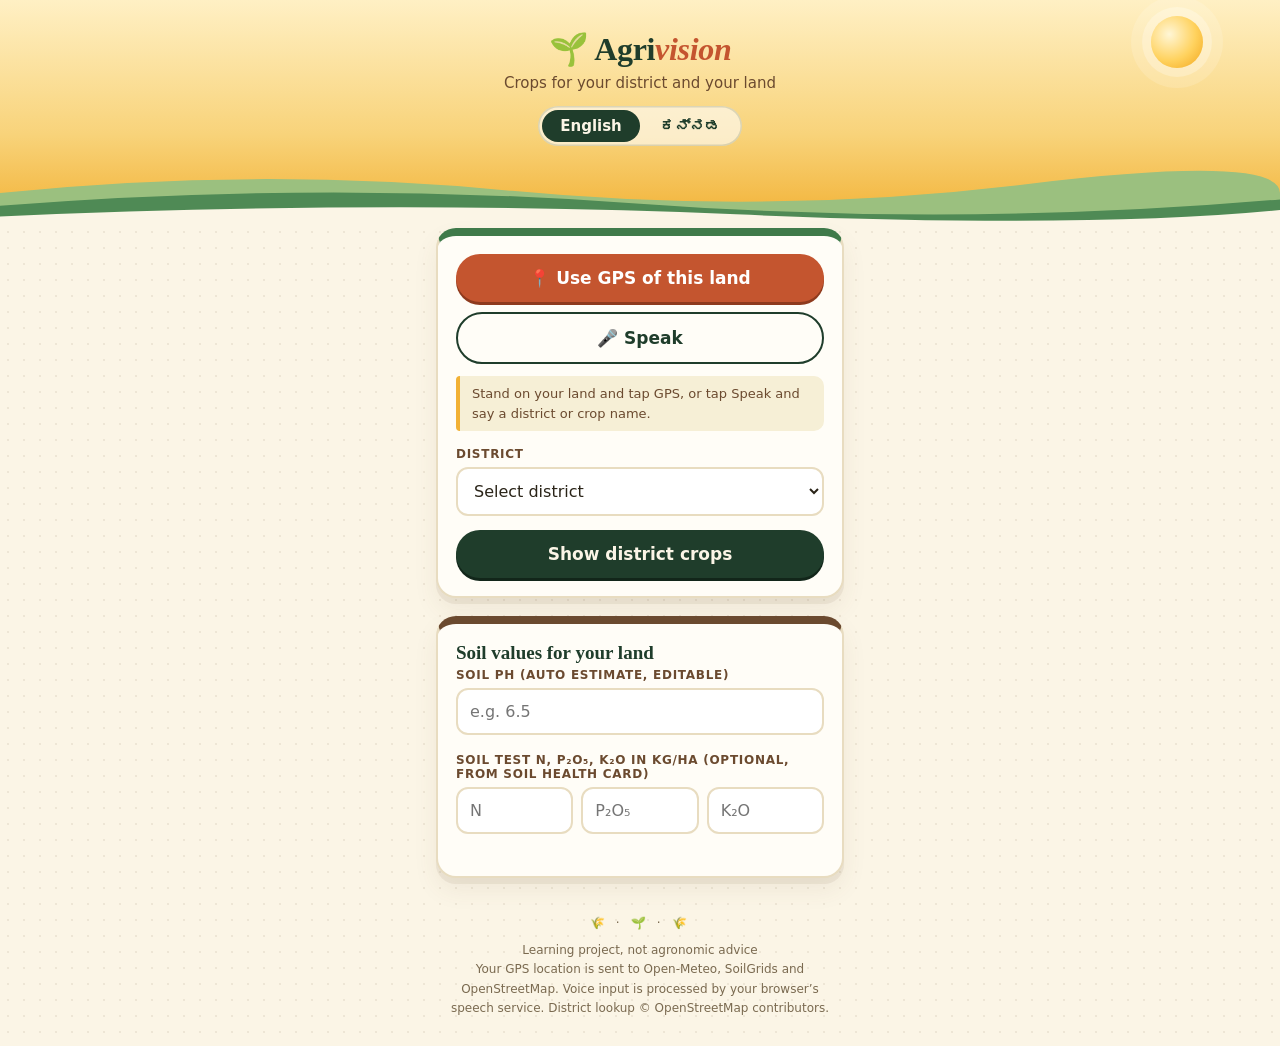
==== commit 0344ad81: "Update index.html" ====
--- a/index.html
+++ b/index.html
@@ -3,38 +3,69 @@
 <meta name="viewport" content="width=device-width,initial-scale=1">
 <title>Agrivision</title>
 <style>
-body{margin:0;font-family:sans-serif;background:#f1f8e9;color:#1b1b1b}
-header{background:#2e7d32;color:#fff;padding:24px 16px;text-align:center}
-header h1{margin:0;font-size:28px}
-header p{margin:6px 0 0;opacity:.9}
-.lang{display:flex;gap:8px;justify-content:center;margin-top:14px}
-.lang button{width:auto;padding:6px 18px;font-size:15px;background:transparent;color:#fff;border:2px solid #fff;border-radius:20px}
-.lang button.on{background:#fff;color:#2e7d32;font-weight:bold}
-main{max-width:420px;margin:-12px auto 30px;padding:0 16px}
-.card{background:#fff;border-radius:14px;padding:18px;margin-top:16px;box-shadow:0 2px 8px rgba(0,0,0,.1)}
-label{font-size:14px;color:#444}
-select,input{width:100%;padding:10px;margin:4px 0 14px;box-sizing:border-box;border:1px solid #bbb;border-radius:8px;font-size:16px;background:#fff;color:#1b1b1b}
-button{width:100%;padding:12px;background:#2e7d32;color:#fff;border:0;border-radius:8px;font-size:17px}
-button.loc{background:#fff;color:#2e7d32;border:2px solid #2e7d32;margin-bottom:6px}
-button.sm{width:auto;padding:5px 14px;font-size:14px;margin-top:6px;background:#fff;color:#2e7d32;border:2px solid #2e7d32}
-.row{display:flex;gap:8px;margin-bottom:8px}
-.row button{flex:1;padding:8px;font-size:15px;margin:0}
+:root{--forest:#1f3d2b;--leaf:#3f7a4a;--sun:#f2b134;--clay:#c4552f;--cream:#fbf5e6;--paper:#fffdf7;--ink:#2a2418;--soil:#6b4a2f;--line:#e8dcc0}
+*{box-sizing:border-box}
+body{margin:0;font-family:system-ui,-apple-system,'Segoe UI','Noto Sans Kannada',Roboto,sans-serif;background-color:var(--cream);background-image:radial-gradient(rgba(107,74,47,.09) 1px,transparent 1.3px);background-size:16px 16px;color:var(--ink)}
+header{position:relative;overflow:hidden;text-align:center;padding:30px 16px 78px;background:linear-gradient(180deg,#fff0c4 0%,#f8d37a 60%,#f2b134 100%)}
+header::before{content:"";position:absolute;top:16px;right:6%;width:52px;height:52px;border-radius:50%;background:radial-gradient(circle at 35% 35%,#fff6d6,#ffd25e 55%,#f2a51a);box-shadow:0 0 0 9px rgba(255,255,255,.25),0 0 0 20px rgba(255,255,255,.14);animation:glow 4s ease-in-out infinite}
+header h1,header p,.lang{position:relative}
+header h1{margin:0;font-family:Georgia,'Noto Serif Kannada',serif;font-size:32px;letter-spacing:-.01em;color:var(--forest)}
+header h1 span{color:var(--clay);font-style:italic}
+header p{margin:6px 0 14px;color:var(--soil);font-size:15px}
+.lang{display:inline-flex;gap:2px;padding:4px;background:rgba(255,255,255,.6);border-radius:999px;box-shadow:inset 0 0 0 1.5px rgba(31,61,43,.15)}
+.lang button{width:auto;padding:7px 18px;font-size:15px;background:transparent;color:var(--forest);border-radius:999px;box-shadow:none;font-weight:600}
+.lang button:active{transform:none}
+.lang button.on{background:var(--forest);color:var(--cream)}
+.hills{position:absolute;left:0;bottom:-1px;width:100%;height:64px;display:block}
+main{max-width:440px;margin:-14px auto 30px;padding:0 16px;position:relative}
+.card{position:relative;background:var(--paper);border:2px solid var(--line);border-top:8px solid var(--leaf);border-radius:20px;padding:18px;margin-top:18px;box-shadow:0 6px 0 rgba(107,74,47,.08),0 12px 24px rgba(107,74,47,.08);animation:rise .45s ease both}
+main .card:nth-child(2){border-top-color:var(--soil)}
+#out{border-top-color:var(--sun)}
+#land{border-top:0;padding-top:32px}
+#land::before{content:"";position:absolute;left:-2px;right:-2px;top:-2px;height:14px;border-radius:20px 20px 0 0;background:linear-gradient(90deg,#5a3d26 0 25%,#7d5738 25% 50%,#a07448 50% 75%,#c9a06a 75%)}
+label{display:block;font-size:12px;font-weight:700;letter-spacing:.06em;text-transform:uppercase;color:var(--soil);margin-top:4px}
+#soilTitle{font-family:Georgia,'Noto Serif Kannada',serif;font-size:19px;color:var(--forest)}
+select,input{width:100%;padding:12px;margin:6px 0 14px;border:2px solid var(--line);border-radius:12px;font-size:16px;font-family:inherit;background:#fff;color:var(--ink)}
+select:focus,input:focus{outline:0;border-color:var(--leaf);box-shadow:0 0 0 4px rgba(63,122,74,.18)}
+button{width:100%;padding:14px;background:var(--forest);color:var(--cream);border:0;border-radius:999px;font-size:17px;font-weight:600;font-family:inherit;box-shadow:0 3px 0 #12261a;transition:transform .08s,box-shadow .08s}
+button:active{transform:translateY(2px);box-shadow:0 1px 0 #12261a}
+button.loc{background:var(--paper);color:var(--forest);border:2px solid var(--forest);box-shadow:none;margin-bottom:10px}
+#locBtn{background:var(--clay);color:#fff;border:0;box-shadow:0 3px 0 #8e3a1d;animation:ring 2.6s infinite}
+button.sm{width:auto;padding:6px 16px;font-size:14px;margin-top:8px;background:var(--paper);color:var(--forest);border:2px solid var(--forest);box-shadow:none}
+.row{display:flex;gap:8px;margin-bottom:10px}
+.row button{flex:1;padding:9px;font-size:15px;box-shadow:none;background:var(--paper);color:var(--forest);border:2px solid var(--forest)}
 .row input{flex:1;min-width:0}
-#msg{font-size:13px;color:#555;margin:6px 0 14px;min-height:16px}
-.alt{margin-top:8px;color:#555;line-height:1.6}
-details{border-bottom:1px solid #eee;padding:8px 0}
-summary{font-size:17px;color:#1b1b1b}
-.info{font-size:14px;color:#444;line-height:1.8;padding:6px 0 4px 8px}
-.info b{color:#2e7d32}
-footer{text-align:center;font-size:12px;color:#777;padding:0 12px 20px}
+#msg{font-size:13px;line-height:1.5;color:var(--soil);background:#f6efd6;border-left:4px solid var(--sun);border-radius:4px 10px 10px 4px;padding:8px 12px;margin:2px 0 16px}
+#msg:empty{display:none}
+.alt{margin-top:10px;color:var(--ink);line-height:1.6}
+.alt small,.info small{color:#7a6a50;line-height:1.5}
+details{border:1.5px dashed #cdbd95;border-radius:14px;padding:0 14px;margin:10px 0;background:#fffaf0;transition:background .2s}
+details[open]{border-style:solid;border-color:var(--leaf);background:#f4f9ee}
+summary{list-style:none;cursor:pointer;display:flex;align-items:center;gap:6px;padding:13px 0;font-family:Georgia,'Noto Serif Kannada',serif;font-size:17px;font-weight:700;color:var(--forest)}
+summary::-webkit-details-marker{display:none}
+summary::after{content:"›";margin-left:auto;font-size:24px;line-height:1;color:var(--clay);transition:transform .2s}
+details[open] summary::after{transform:rotate(90deg)}
+.info{font-size:14px;line-height:1.9;color:#3a3220;padding:0 0 12px 2px}
+.info b{color:var(--leaf)}
+footer{text-align:center;font-size:12px;line-height:1.6;color:#7a6a50;padding:6px 20px 28px;max-width:440px;margin:0 auto}
+footer::before{content:"🌾 · 🌱 · 🌾";display:block;letter-spacing:.3em;margin-bottom:8px}
+@keyframes rise{from{opacity:0;transform:translateY(10px)}to{opacity:1;transform:none}}
+@keyframes ring{0%{box-shadow:0 3px 0 #8e3a1d,0 0 0 0 rgba(196,85,47,.5)}70%{box-shadow:0 3px 0 #8e3a1d,0 0 0 14px rgba(196,85,47,0)}100%{box-shadow:0 3px 0 #8e3a1d,0 0 0 0 rgba(196,85,47,0)}}
+@keyframes glow{50%{transform:scale(1.07)}}
+@media (prefers-reduced-motion:reduce){*{animation:none!important;transition:none!important}}
 </style></head><body>
 <header>
-<h1>🌱 Agrivision</h1>
+<h1>🌱 Agri<span>vision</span></h1>
 <p id="sub"></p>
 <div class="lang">
 <button id="b-en" onclick="setLang('en')">English</button>
 <button id="b-kn" onclick="setLang('kn')">ಕನ್ನಡ</button>
 </div>
+<svg class="hills" viewBox="0 0 400 60" preserveAspectRatio="none" aria-hidden="true">
+<path d="M0 30 Q80 5 160 28 T320 22 T400 30 V60 H0Z" fill="#9bc07f"/>
+<path d="M0 42 Q100 18 200 40 T400 36 V60 H0Z" fill="#4f8a55"/>
+<path d="M0 52 Q120 36 230 50 T400 46 V60 H0Z" fill="#fbf5e6"/>
+</svg>
 </header>
 <main>
 <div class="card">
